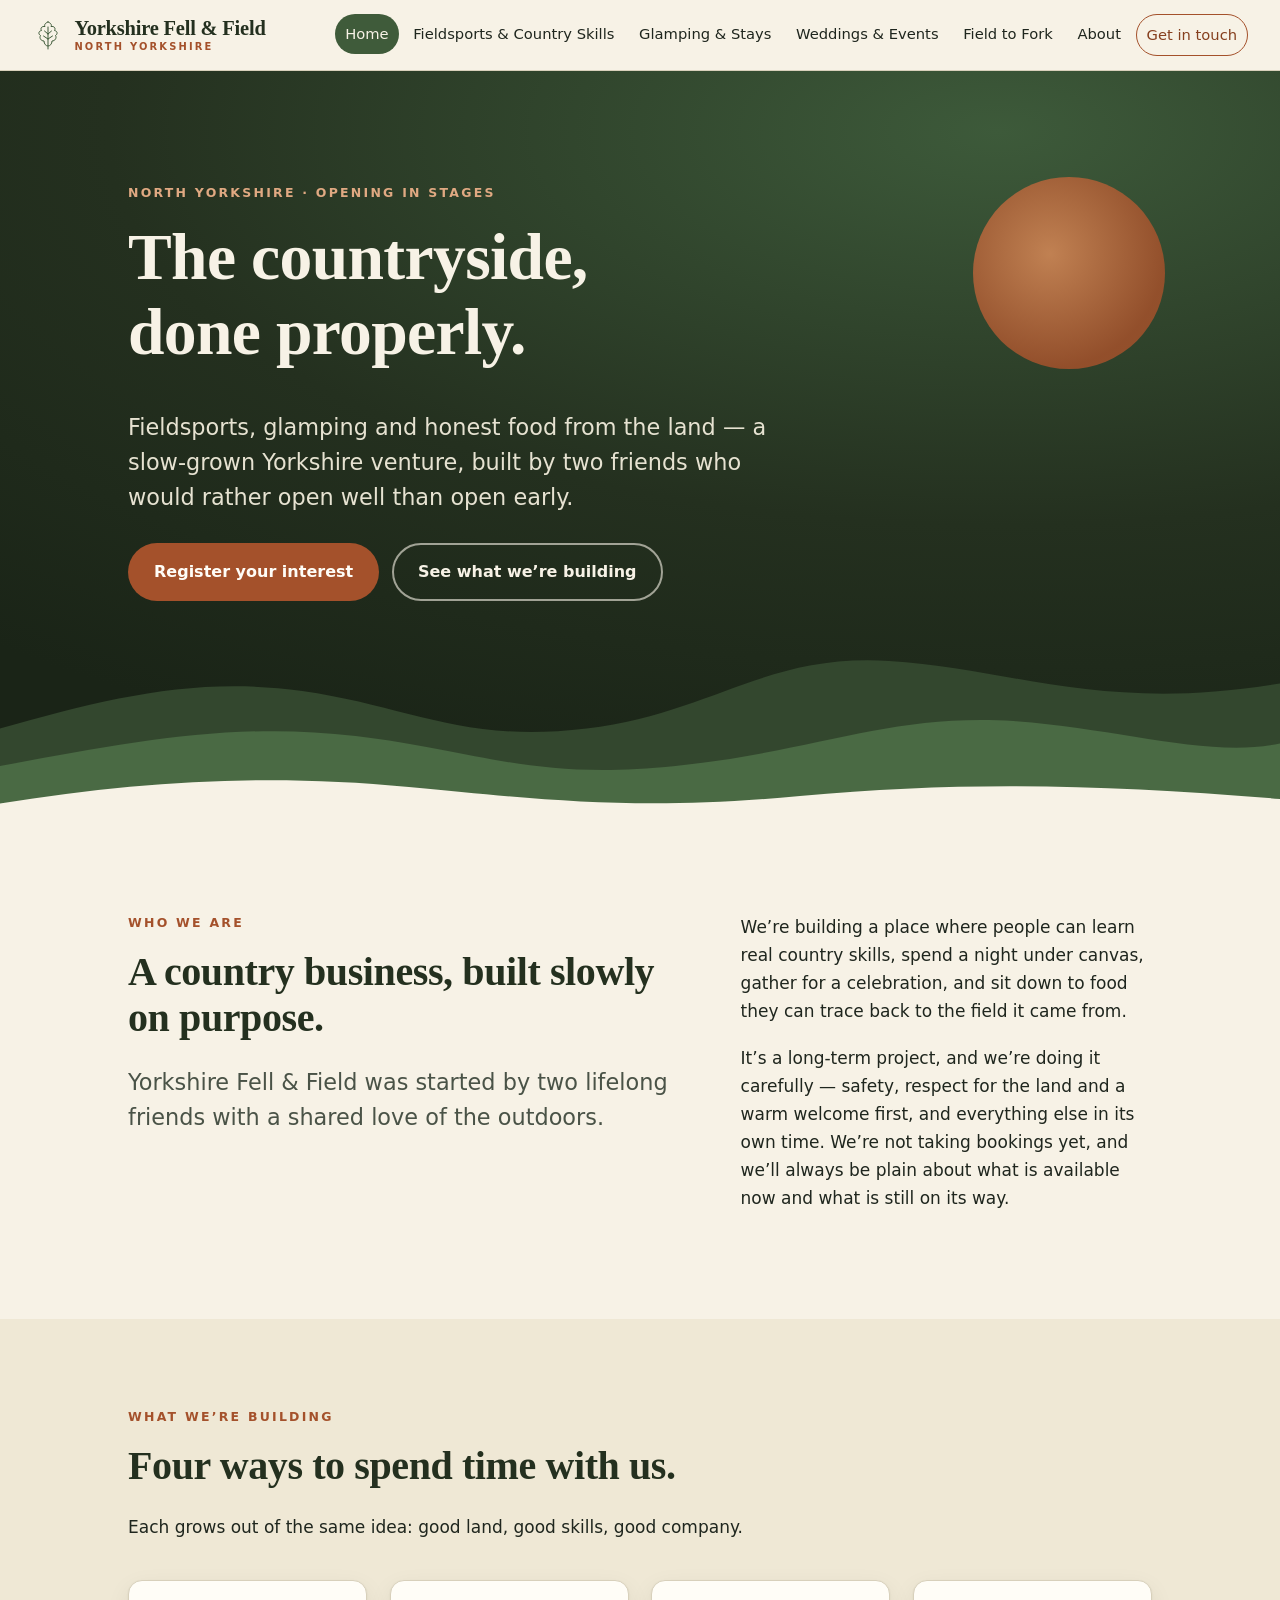
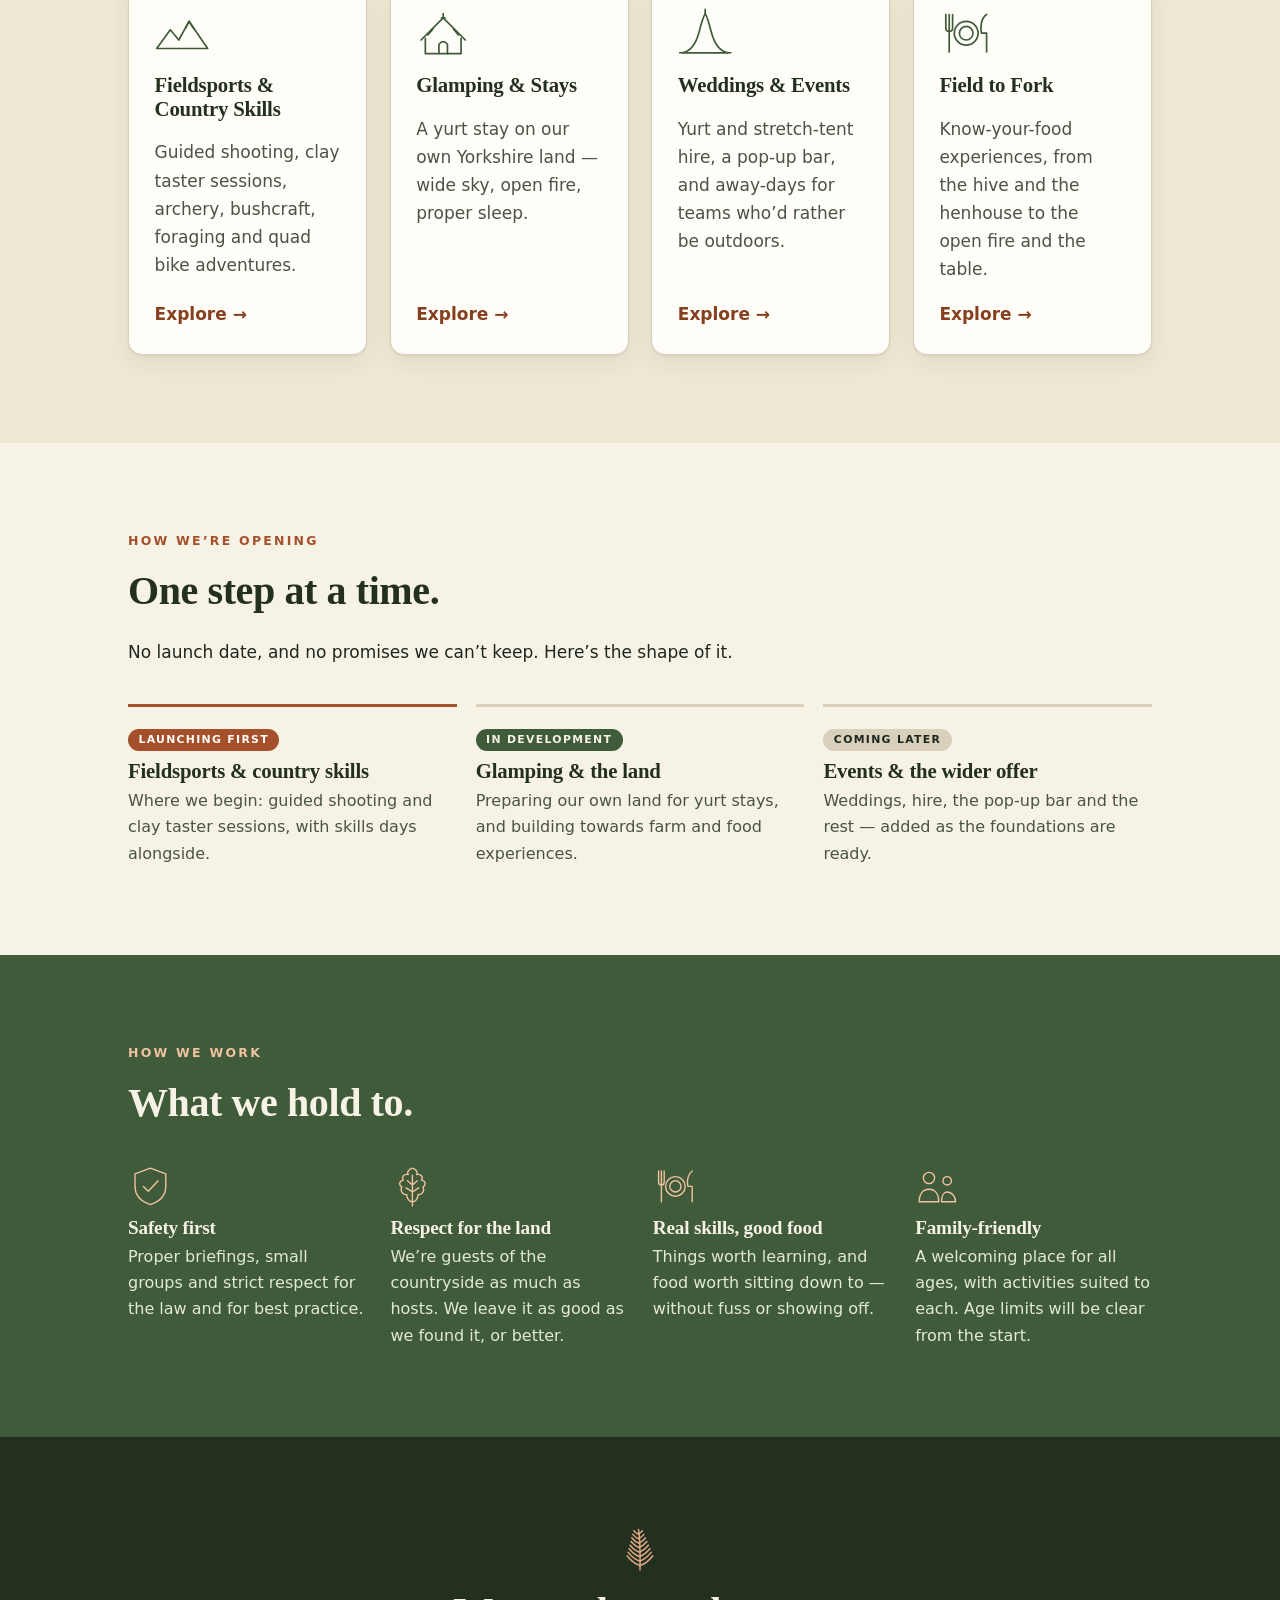
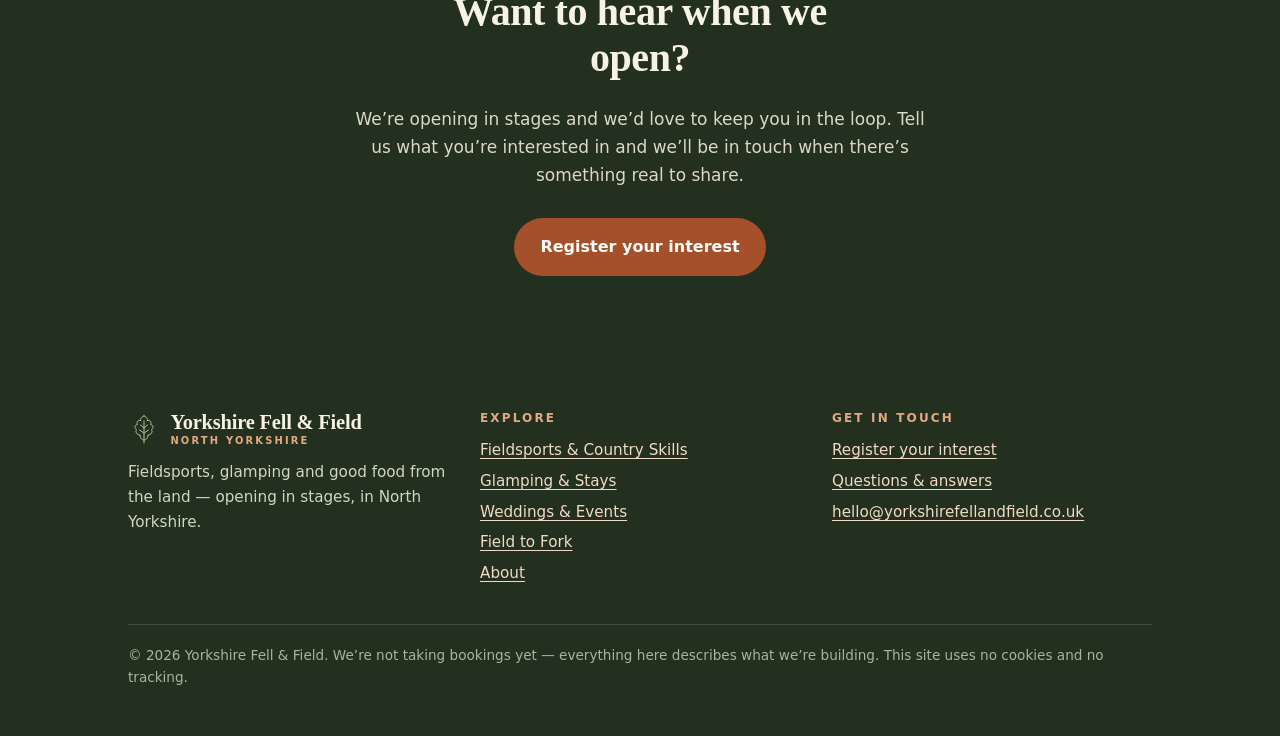
==== index.html @ 9d0ad2aa "Initial site: Yorkshire Fell & Field Co-Authored-By: Claude Sonnet 5 <noreply@anthropic.com>" ====
<!DOCTYPE html>
<html lang="en-GB" class="no-js">
<head>
<meta charset="utf-8">
<meta name="viewport" content="width=device-width, initial-scale=1">
<title>Yorkshire Fell & Field</title>
<meta name="description" content="Yorkshire Fell & Field — fieldsports, glamping, weddings & events and field-to-fork food experiences in North Yorkshire. Opening in stages.">
<meta name="theme-color" content="#24301f">
<meta property="og:type" content="website">
<meta property="og:title" content="Yorkshire Fell & Field">
<meta property="og:description" content="Yorkshire Fell & Field — fieldsports, glamping, weddings & events and field-to-fork food experiences in North Yorkshire. Opening in stages.">
<meta property="og:locale" content="en_GB">
<link rel="icon" type="image/svg+xml" href="favicon.svg">
<link rel="stylesheet" href="css/style.css">
<script>document.documentElement.className="js";</script>
</head>
<body>
<svg width="0" height="0" style="position:absolute" aria-hidden="true" focusable="false"><defs><symbol id="i-leaf" viewBox="0 0 64 64"><path d="M32 6 C38 8 40 12 38 15 C44 14 48 18 45 23 C51 24 52 30 47 33 C50 38 46 44 40 44 C40 50 36 54 32 54 C28 54 24 50 24 44 C18 44 14 38 17 33 C12 30 13 24 19 23 C16 18 20 14 26 15 C24 12 26 8 32 6 Z"/><path d="M32 60 V16 M32 30 L25 24 M32 30 L39 24 M32 40 L23 34 M32 40 L41 34"/></symbol><symbol id="i-fern" viewBox="0 0 64 64"><path d="M32 60 C32 44 33 24 30 6"/><path d="M32.0 54 Q23.5 51.5 15.0 41.2"/><path d="M32.0 54 Q40.5 51.5 49.0 41.2"/><path d="M31.6 48 Q23.9 45.7 16.2 36.5"/><path d="M31.6 48 Q39.3 45.7 47.0 36.5"/><path d="M31.3 42 Q24.4 39.9 17.5 31.6"/><path d="M31.3 42 Q38.2 39.9 45.1 31.6"/><path d="M30.9 36 Q24.8 34.2 18.7 26.9"/><path d="M30.9 36 Q37.0 34.2 43.1 26.9"/><path d="M30.6 30 Q25.3 28.4 20.0 22.1"/><path d="M30.6 30 Q35.9 28.4 41.2 22.1"/><path d="M30.2 24 Q25.7 22.6 21.2 17.2"/><path d="M30.2 24 Q34.7 22.6 39.2 17.2"/><path d="M29.8 18 Q26.1 16.9 22.4 12.5"/><path d="M29.8 18 Q33.5 16.9 37.2 12.5"/><path d="M29.5 12 Q26.6 11.1 23.7 7.7"/><path d="M29.5 12 Q32.4 11.1 35.3 7.7"/></symbol><symbol id="i-yurt" viewBox="0 0 64 64"><path d="M6 40 L32 14 L58 40"/><path d="M11 38 V56 H53 V38"/><path d="M27 56 V45 Q32 39 37 45 V56"/><path d="M30 14 H34 M32 14 V9"/><path d="M20 27 L14 34 M44 27 L50 34"/></symbol><symbol id="i-tent" viewBox="0 0 64 64"><path d="M5 55 Q19 53 25 30 Q29 14 32 9 Q35 14 39 30 Q45 53 59 55 Z"/><path d="M32 9 V4 M2 55 H62"/></symbol><symbol id="i-hare" viewBox="0 0 64 64"><path d="M9 52 C8 42 16 36 26 37 C29 31 32 24 32 10 C36 9 38 18 37 30 C40 25 43 16 46 12 C49 15 46 26 42 34 C50 36 55 42 54 49 C53 53 50 55 46 55 L13 55 C10 55 9 54 9 52 Z"/><circle cx="41" cy="42" r="1.4"/><path d="M8 48 q-3 -1 -4 1"/></symbol><symbol id="i-hex" viewBox="0 0 64 64"><path d="M31.5 18.5 L31.5 29.5 L22.0 35.0 L12.5 29.5 L12.5 18.5 L22.0 13.0 Z"/><path d="M51.5 18.5 L51.5 29.5 L42.0 35.0 L32.5 29.5 L32.5 18.5 L42.0 13.0 Z"/><path d="M41.5 36.5 L41.5 47.5 L32.0 53.0 L22.5 47.5 L22.5 36.5 L32.0 31.0 Z"/></symbol><symbol id="i-egg" viewBox="0 0 64 64"><path d="M32 7 C22 7 14 23 14 38 C14 50 22 58 32 58 C42 58 50 50 50 38 C50 23 42 7 32 7 Z"/><path d="M16 38 L24 31 L30 40 L37 30 L44 39 L49 35"/></symbol><symbol id="i-flame" viewBox="0 0 64 64"><path d="M32 6 C36 16 46 22 46 36 C46 47 40 54 32 54 C24 54 18 47 18 38 C18 31 22 27 25 22 C26 27 28 29 30 30 C29 21 30 12 32 6 Z"/><path d="M10 58 L54 50 M10 50 L54 58"/></symbol><symbol id="i-target" viewBox="0 0 64 64"><circle cx="28" cy="36" r="21"/><circle cx="28" cy="36" r="13"/><circle cx="28" cy="36" r="5"/><path d="M28 36 L58 6 M58 6 H48 M58 6 V16"/></symbol><symbol id="i-clay" viewBox="0 0 64 64"><ellipse cx="34" cy="32" rx="21" ry="8" transform="rotate(-18 34 32)"/><path d="M4 22 H14 M2 32 H12 M6 42 H16"/><ellipse cx="34" cy="32" rx="8" ry="3" transform="rotate(-18 34 32)"/></symbol><symbol id="i-wheel" viewBox="0 0 64 64"><circle cx="32" cy="32" r="22"/><circle cx="32" cy="32" r="6"/><path d="M32 10 V26 M32 38 V54 M10 32 H26 M38 32 H54 M16 16 L27 27 M37 37 L48 48 M48 16 L37 27 M27 37 L16 48"/></symbol><symbol id="i-camera" viewBox="0 0 64 64"><path d="M8 20 H20 L24 14 H40 L44 20 H56 V50 H8 Z"/><circle cx="32" cy="35" r="10"/><circle cx="32" cy="35" r="4"/></symbol><symbol id="i-mushroom" viewBox="0 0 64 64"><path d="M10 32 C10 17 21 8 32 8 C43 8 54 17 54 32 Z"/><path d="M25 32 V50 Q32 57 39 50 V32"/><circle cx="24" cy="21" r="2"/><circle cx="38" cy="18" r="2"/><circle cx="44" cy="26" r="1.6"/></symbol><symbol id="i-wreath" viewBox="0 0 64 64"><circle cx="32" cy="32" r="17"/><ellipse cx="32" cy="9" rx="3.2" ry="6.5" transform="rotate(0 32 32)"/><ellipse cx="32" cy="9" rx="3.2" ry="6.5" transform="rotate(36 32 32)"/><ellipse cx="32" cy="9" rx="3.2" ry="6.5" transform="rotate(72 32 32)"/><ellipse cx="32" cy="9" rx="3.2" ry="6.5" transform="rotate(108 32 32)"/><ellipse cx="32" cy="9" rx="3.2" ry="6.5" transform="rotate(144 32 32)"/><ellipse cx="32" cy="9" rx="3.2" ry="6.5" transform="rotate(180 32 32)"/><ellipse cx="32" cy="9" rx="3.2" ry="6.5" transform="rotate(216 32 32)"/><ellipse cx="32" cy="9" rx="3.2" ry="6.5" transform="rotate(252 32 32)"/><ellipse cx="32" cy="9" rx="3.2" ry="6.5" transform="rotate(288 32 32)"/><ellipse cx="32" cy="9" rx="3.2" ry="6.5" transform="rotate(324 32 32)"/></symbol><symbol id="i-glass" viewBox="0 0 64 64"><path d="M16 10 H48 L42 56 H22 Z"/><path d="M18 28 H46"/><path d="M36 10 L44 2"/></symbol><symbol id="i-plate" viewBox="0 0 64 64"><circle cx="32" cy="32" r="14"/><circle cx="32" cy="32" r="8"/><path d="M8 10 V26 Q8 30 12 30 Q16 30 16 26 V10 M12 10 V54 M56 10 C50 14 48 24 50 32 H56 V54"/></symbol><symbol id="i-brief" viewBox="0 0 64 64"><rect x="8" y="20" width="48" height="34" rx="4"/><path d="M24 20 V13 H40 V20 M8 34 H56 M28 34 V40 H36 V34"/></symbol><symbol id="i-knife" viewBox="0 0 64 64"><path d="M12 54 L46 8 C52 10 56 16 54 22 L20 56 Z"/><path d="M12 54 L6 58"/></symbol><symbol id="i-shield" viewBox="0 0 64 64"><path d="M32 6 L54 14 V32 C54 46 44 54 32 58 C20 54 10 46 10 32 V14 Z"/><path d="M22 32 L29 39 L43 24"/></symbol><symbol id="i-sprout" viewBox="0 0 64 64"><path d="M32 58 V30"/><path d="M32 34 C32 22 22 16 10 16 C10 28 18 34 32 34 Z"/><path d="M32 28 C32 16 42 10 54 10 C54 22 46 28 32 28 Z"/></symbol><symbol id="i-people" viewBox="0 0 64 64"><circle cx="20" cy="20" r="8"/><circle cx="46" cy="24" r="6"/><path d="M6 54 C6 42 12 36 20 36 C28 36 34 42 34 54 Z"/><path d="M38 54 C38 46 41 40 46 40 C52 40 58 46 58 54 Z"/></symbol><symbol id="i-hills" viewBox="0 0 64 64"><path d="M2 50 L18 28 L28 40 L40 18 L62 50 Z"/><path d="M36 26 L40 18 L46 27"/></symbol><symbol id="i-star" viewBox="0 0 64 64"><path d="M32 6 L38 24 L57 24 L42 36 L48 55 L32 44 L16 55 L22 36 L7 24 L26 24 Z"/></symbol></defs></svg>
<a class="skip" href="#main">Skip to content</a>
<header class="site-header">
  <div class="wrap">
    <a class="brand" href="index.html" aria-label="Yorkshire Fell & Field — home">
      <svg class="ico" viewBox="0 0 64 64" aria-hidden="true" focusable="false"><use href="#i-leaf"/></svg>
      <span class="brand-name">Yorkshire Fell &amp; Field<small>North Yorkshire</small></span>
    </a>
    <button class="menu-btn" type="button" aria-expanded="false" aria-controls="site-nav">Menu</button>
    <nav class="nav" id="site-nav" aria-label="Main">
      <ul><li><a href="index.html" aria-current="page">Home</a></li><li><a href="fieldsports.html">Fieldsports &amp; Country Skills</a></li><li><a href="glamping.html">Glamping &amp; Stays</a></li><li><a href="events.html">Weddings &amp; Events</a></li><li><a href="field-to-fork.html">Field to Fork</a></li><li><a href="about.html">About</a></li><li><a class="nav-cta" href="contact.html">Get in touch</a></li></ul>
    </nav>
  </div>
</header>
<main id="main">

<section class="hero">
  <div class="sun" aria-hidden="true"></div>
  <div class="wrap">
    <p class="eyebrow">North Yorkshire &middot; Opening in stages</p>
    <h1>The countryside, done properly.</h1>
    <p class="lede">Fieldsports, glamping and honest food from the land &mdash; a slow-grown Yorkshire venture, built by two friends who would rather open well than open early.</p>
    <div class="btn-row">
      <a class="btn btn-primary" href="contact.html#enquire">Register your interest</a>
      <a class="btn btn-ghost" href="#offering">See what we&rsquo;re building</a>
    </div>
  </div>
  <svg class="hills" viewBox="0 0 1440 320" preserveAspectRatio="none" aria-hidden="true" focusable="false">
<path d="M0 190 C120 150 220 120 340 140 C460 160 520 210 660 190 C800 170 860 90 1000 100 C1140 110 1240 170 1440 130 V320 H0 Z" fill="#33472e"/>
<path d="M0 240 C140 210 260 180 400 200 C540 220 600 260 760 240 C920 220 1000 170 1140 180 C1260 190 1360 230 1440 210 V320 H0 Z" fill="#4a6a44"/>
<path d="M0 290 C160 260 300 250 460 268 C620 286 720 300 900 280 C1080 260 1240 264 1440 284 V320 H0 Z" fill="#f7f2e6"/>
</svg>
</section>

<section class="section">
  <div class="wrap split">
    <div>
      <p class="eyebrow">Who we are</p>
      <h2>A country business, built slowly on purpose.</h2>
      <p class="lede">Yorkshire Fell &amp; Field was started by two lifelong friends with a shared love of the outdoors.</p>
    </div>
    <div class="prose">
      <p>We&rsquo;re building a place where people can learn real country skills, spend a night under canvas, gather for a celebration, and sit down to food they can trace back to the field it came from.</p>
      <p>It&rsquo;s a long-term project, and we&rsquo;re doing it carefully &mdash; safety, respect for the land and a warm welcome first, and everything else in its own time. We&rsquo;re not taking bookings yet, and we&rsquo;ll always be plain about what is available now and what is still on its way.</p>
    </div>
  </div>
</section>

<section class="section alt" id="offering">
  <div class="wrap">
    <div class="section-head">
      <p class="eyebrow">What we&rsquo;re building</p>
      <h2>Four ways to spend time with us.</h2>
      <p>Each grows out of the same idea: good land, good skills, good company.</p>
    </div>
    <div class="grid grid-4">
      <a class="card" href="fieldsports.html">
        <svg class="ico ico-lg" viewBox="0 0 64 64" aria-hidden="true" focusable="false"><use href="#i-hills"/></svg>
        <h3>Fieldsports &amp; Country Skills</h3>
        <p>Guided shooting, clay taster sessions, archery, bushcraft, foraging and quad bike adventures.</p>
        <span class="more">Explore &rarr;</span>
      </a>
      <a class="card" href="glamping.html">
        <svg class="ico ico-lg" viewBox="0 0 64 64" aria-hidden="true" focusable="false"><use href="#i-yurt"/></svg>
        <h3>Glamping &amp; Stays</h3>
        <p>A yurt stay on our own Yorkshire land &mdash; wide sky, open fire, proper sleep.</p>
        <span class="more">Explore &rarr;</span>
      </a>
      <a class="card" href="events.html">
        <svg class="ico ico-lg" viewBox="0 0 64 64" aria-hidden="true" focusable="false"><use href="#i-tent"/></svg>
        <h3>Weddings &amp; Events</h3>
        <p>Yurt and stretch-tent hire, a pop-up bar, and away-days for teams who&rsquo;d rather be outdoors.</p>
        <span class="more">Explore &rarr;</span>
      </a>
      <a class="card" href="field-to-fork.html">
        <svg class="ico ico-lg" viewBox="0 0 64 64" aria-hidden="true" focusable="false"><use href="#i-plate"/></svg>
        <h3>Field to Fork</h3>
        <p>Know-your-food experiences, from the hive and the henhouse to the open fire and the table.</p>
        <span class="more">Explore &rarr;</span>
      </a>
    </div>
  </div>
</section>

<section class="section">
  <div class="wrap">
    <div class="section-head">
      <p class="eyebrow">How we&rsquo;re opening</p>
      <h2>One step at a time.</h2>
      <p>No launch date, and no promises we can&rsquo;t keep. Here&rsquo;s the shape of it.</p>
    </div>
    <div class="phases">
      <div class="phase now">
        <span class="tag first">Launching first</span>
        <h3>Fieldsports &amp; country skills</h3>
        <p>Where we begin: guided shooting and clay taster sessions, with skills days alongside.</p>
      </div>
      <div class="phase">
        <span class="tag dev">In development</span>
        <h3>Glamping &amp; the land</h3>
        <p>Preparing our own land for yurt stays, and building towards farm and food experiences.</p>
      </div>
      <div class="phase">
        <span class="tag later">Coming later</span>
        <h3>Events &amp; the wider offer</h3>
        <p>Weddings, hire, the pop-up bar and the rest &mdash; added as the foundations are ready.</p>
      </div>
    </div>
  </div>
</section>

<section class="section dark">
  <div class="wrap">
    <div class="section-head">
      <p class="eyebrow">How we work</p>
      <h2>What we hold to.</h2>
    </div>
    <ul class="values">
      <li><svg class="ico" viewBox="0 0 64 64" aria-hidden="true" focusable="false"><use href="#i-shield"/></svg><h3>Safety first</h3><p>Proper briefings, small groups and strict respect for the law and for best practice.</p></li>
      <li><svg class="ico" viewBox="0 0 64 64" aria-hidden="true" focusable="false"><use href="#i-leaf"/></svg><h3>Respect for the land</h3><p>We&rsquo;re guests of the countryside as much as hosts. We leave it as good as we found it, or better.</p></li>
      <li><svg class="ico" viewBox="0 0 64 64" aria-hidden="true" focusable="false"><use href="#i-plate"/></svg><h3>Real skills, good food</h3><p>Things worth learning, and food worth sitting down to &mdash; without fuss or showing off.</p></li>
      <li><svg class="ico" viewBox="0 0 64 64" aria-hidden="true" focusable="false"><use href="#i-people"/></svg><h3>Family-friendly</h3><p>A welcoming place for all ages, with activities suited to each. Age limits will be clear from the start.</p></li>
    </ul>
  </div>
</section>

<section class="section cta-band">
  <div class="wrap">
    <svg class="ico" viewBox="0 0 64 64" aria-hidden="true" focusable="false"><use href="#i-fern"/></svg>
    <h2>Want to hear when we open?</h2>
    <p>We&rsquo;re opening in stages and we&rsquo;d love to keep you in the loop. Tell us what you&rsquo;re interested in and we&rsquo;ll be in touch when there&rsquo;s something real to share.</p>
    <div class="btn-row"><a class="btn btn-primary" href="contact.html#enquire">Register your interest</a></div>
  </div>
</section>

</main>
<footer class="site-footer">
  <div class="wrap">
    <div class="footer-grid">
      <div>
        <a class="brand" href="index.html"><svg class="ico" viewBox="0 0 64 64" aria-hidden="true" focusable="false"><use href="#i-leaf"/></svg><span class="brand-name">Yorkshire Fell &amp; Field<small>North Yorkshire</small></span></a>
        <p>Fieldsports, glamping and good food from the land &mdash; opening in stages, in North Yorkshire.</p>
      </div>
      <div>
        <h2>Explore</h2>
        <ul><li><a href="fieldsports.html">Fieldsports &amp; Country Skills</a></li><li><a href="glamping.html">Glamping &amp; Stays</a></li><li><a href="events.html">Weddings &amp; Events</a></li><li><a href="field-to-fork.html">Field to Fork</a></li><li><a href="about.html">About</a></li></ul>
      </div>
      <div>
        <h2>Get in touch</h2>
        <ul>
          <li><a href="contact.html#enquire">Register your interest</a></li>
          <li><a href="contact.html#faq">Questions &amp; answers</a></li>
          <!-- TODO: real contact details -->
          <li><a href="mailto:hello@yorkshirefellandfield.co.uk">hello@yorkshirefellandfield.co.uk</a></li>
        </ul>
      </div>
    </div>
    <p class="footer-base">&copy; 2026 Yorkshire Fell &amp; Field. We&rsquo;re not taking bookings yet &mdash; everything here describes what we&rsquo;re building. This site uses no cookies and no tracking.</p>
  </div>
</footer>
<script src="js/main.js" defer></script>
</body>
</html>
---- css/style.css ----
/* Yorkshire Fell & Field — static site styles. No external fonts or assets. */

:root {
  --bracken: #24301f;
  --moss: #3f5b3a;
  --moss-soft: #5d7b55;
  --sage: #dfe6d3;
  --cream: #f7f2e6;
  --cream-deep: #efe8d5;
  --stone: #d8d0bb;
  --ink: #1f261e;
  --ink-soft: #4a5347;
  --rust: #a4512b;
  --rust-deep: #86401f;
  --white: #fffdf7;

  --serif: "Iowan Old Style", "Palatino Linotype", Palatino, "Book Antiqua", Georgia, serif;
  --sans: system-ui, -apple-system, "Segoe UI", Roboto, "Helvetica Neue", Arial, sans-serif;

  --wrap: 68rem;
  --gutter: clamp(1.1rem, 4vw, 2rem);
  --radius: 14px;
  --shadow: 0 1px 2px rgba(36, 48, 31, .08), 0 8px 24px rgba(36, 48, 31, .07);
}

*, *::before, *::after { box-sizing: border-box; }

html { scroll-behavior: smooth; -webkit-text-size-adjust: 100%; }
@media (prefers-reduced-motion: reduce) { html { scroll-behavior: auto; } * { transition: none !important; animation: none !important; } }

body {
  margin: 0;
  background: var(--cream);
  color: var(--ink);
  font-family: var(--sans);
  font-size: 1.0625rem;
  line-height: 1.65;
  -webkit-font-smoothing: antialiased;
}

img, svg { max-width: 100%; }
a { color: var(--rust-deep); text-underline-offset: .18em; text-decoration-thickness: 1px; }
a:hover { color: var(--rust); }
:focus-visible { outline: 3px solid var(--rust); outline-offset: 3px; border-radius: 4px; }

.wrap { width: 100%; max-width: var(--wrap); margin-inline: auto; padding-inline: var(--gutter); }
.narrow { max-width: 44rem; }

.skip { position: absolute; left: -999px; top: 0; background: var(--bracken); color: var(--cream); padding: .6rem 1rem; z-index: 100; }
.skip:focus { left: 0; }

/* Type */
h1, h2, h3, h4 { font-family: var(--serif); font-weight: 600; line-height: 1.15; letter-spacing: -.01em; color: var(--bracken); margin: 0 0 .6em; }
h1 { font-size: clamp(2.3rem, 6.2vw, 4.1rem); }
h2 { font-size: clamp(1.7rem, 3.8vw, 2.5rem); }
h3 { font-size: 1.3rem; }
p { margin: 0 0 1.1em; }
.lede { font-size: clamp(1.15rem, 2.2vw, 1.4rem); line-height: 1.55; color: var(--ink-soft); max-width: 40rem; }
.eyebrow { font-family: var(--sans); font-size: .78rem; font-weight: 700; letter-spacing: .18em; text-transform: uppercase; color: var(--rust); margin: 0 0 1rem; }

/* Header */
.site-header { background: var(--cream); border-bottom: 1px solid var(--stone); position: sticky; top: 0; z-index: 50; }
.site-header .wrap { max-width: 82rem; display: flex; align-items: center; justify-content: space-between; gap: 1rem; min-height: 4.4rem; }
.brand { display: inline-flex; align-items: center; gap: .65rem; text-decoration: none; color: var(--bracken); }
.brand .ico { width: 2rem; height: 2rem; color: var(--moss); flex: none; }
.brand-name { font-family: var(--serif); font-size: 1.28rem; font-weight: 700; letter-spacing: -.01em; line-height: 1.05; }
.brand-name small { display: block; font-family: var(--sans); font-size: .62rem; font-weight: 600; letter-spacing: .22em; text-transform: uppercase; color: var(--rust); margin-top: .2rem; }

.nav ul { list-style: none; display: flex; flex-wrap: wrap; gap: .1rem .3rem; margin: 0; padding: 0; }
.nav a { display: block; padding: .5rem .62rem; white-space: nowrap; border-radius: 999px; text-decoration: none; color: var(--ink); font-size: .92rem; font-weight: 500; }
.nav a:hover { background: var(--cream-deep); color: var(--bracken); }
.nav a[aria-current="page"] { background: var(--moss); color: var(--cream); }
.nav .nav-cta { border: 1.5px solid var(--rust); color: var(--rust-deep); }
.nav .nav-cta:hover { background: var(--rust); color: var(--white); }
.nav .nav-cta[aria-current="page"] { background: var(--rust); color: var(--white); }

.menu-btn { display: none; background: none; border: 1.5px solid var(--moss); color: var(--moss); border-radius: 999px; padding: .45rem .95rem; font: inherit; font-size: .9rem; font-weight: 600; cursor: pointer; }

@media (max-width: 72rem) {
  .js .menu-btn { display: inline-block; }
  .js .nav { display: none; position: absolute; left: 0; right: 0; top: 100%; background: var(--cream); border-bottom: 1px solid var(--stone); padding: .5rem var(--gutter) 1rem; box-shadow: var(--shadow); }
  .js .nav.open { display: block; }
  .js .nav ul { flex-direction: column; }
  .nav a { padding: .7rem .9rem; }
  .no-js .site-header .wrap { flex-wrap: wrap; padding-block: .7rem; }
}

/* Buttons */
.btn { display: inline-block; padding: .85rem 1.5rem; border-radius: 999px; font-weight: 600; font-size: 1rem; text-decoration: none; border: 2px solid transparent; cursor: pointer; font-family: var(--sans); transition: background .15s, color .15s, border-color .15s; }
.btn-primary { background: var(--rust); color: var(--white); }
.btn-primary:hover { background: var(--rust-deep); color: var(--white); }
.btn-ghost { border-color: rgba(247, 242, 230, .6); color: var(--cream); }
.btn-ghost:hover { background: rgba(247, 242, 230, .14); color: var(--white); }
.btn-outline { border-color: var(--moss); color: var(--moss); }
.btn-outline:hover { background: var(--moss); color: var(--cream); }
.btn-row { display: flex; flex-wrap: wrap; gap: .8rem; margin-top: 1.8rem; }

/* Hero */
.hero { position: relative; background: radial-gradient(120% 90% at 78% 8%, #3d5a3a 0%, var(--bracken) 58%, #1a2417 100%); color: var(--cream); overflow: hidden; isolation: isolate; }
.hero .wrap { padding-block: clamp(3.5rem, 9vw, 7rem) clamp(9rem, 20vw, 14rem); position: relative; z-index: 2; }
.hero h1 { color: var(--cream); max-width: 15ch; }
.hero .eyebrow { color: #e0a982; }
.hero .lede { color: #e6e2d1; }
.hero .sun { position: absolute; right: 9%; top: 14%; width: clamp(6rem, 16vw, 12rem); aspect-ratio: 1; border-radius: 50%; background: radial-gradient(circle at 40% 40%, #d98a58, var(--rust) 70%); opacity: .85; z-index: 1; }
.hero .hills { position: absolute; left: 0; right: 0; bottom: -1px; width: 100%; height: clamp(8rem, 22vw, 15rem); z-index: 1; display: block; }
.page-hero { background: var(--bracken); color: var(--cream); position: relative; overflow: hidden; isolation: isolate; }
.page-hero .wrap { padding-block: clamp(2.6rem, 6vw, 4.5rem) clamp(4.5rem, 10vw, 7rem); position: relative; z-index: 2; }
.page-hero h1 { color: var(--cream); font-size: clamp(2.1rem, 5vw, 3.4rem); max-width: 20ch; }
.page-hero .eyebrow { color: #e0a982; }
.page-hero .lede { color: #e6e2d1; }
.page-hero .hills { position: absolute; left: 0; right: 0; bottom: -1px; width: 100%; height: clamp(3.5rem, 9vw, 6rem); z-index: 1; display: block; }
.page-hero .motif { position: absolute; right: max(var(--gutter), 6%); top: 50%; transform: translateY(-58%); width: clamp(6rem, 17vw, 13rem); height: auto; color: rgba(223, 230, 211, .16); z-index: 1; stroke-width: 1.2; }
@media (max-width: 40rem) { .page-hero .motif { opacity: .5; } }

/* Sections */
.section { padding-block: clamp(3rem, 7vw, 5.5rem); }
.section.alt { background: var(--cream-deep); }
.section.dark { background: var(--moss); color: var(--cream); }
.section.dark h2, .section.dark h3 { color: var(--cream); }
.section.dark .eyebrow { color: #f0c2a0; }
.section-head { max-width: 42rem; margin-bottom: 2.4rem; }
.section-head p:last-child { margin-bottom: 0; }

.grid { display: grid; gap: 1.4rem; }
.grid-2 { grid-template-columns: repeat(auto-fit, minmax(min(100%, 19rem), 1fr)); }
.grid-3 { grid-template-columns: repeat(auto-fit, minmax(min(100%, 16rem), 1fr)); }
.grid-4 { grid-template-columns: repeat(auto-fit, minmax(min(100%, 13.5rem), 1fr)); }

/* Cards */
.card, .act { background: var(--white); border: 1px solid var(--stone); border-radius: var(--radius); padding: 1.6rem; display: flex; flex-direction: column; gap: .3rem; position: relative; }
.card { text-decoration: none; color: var(--ink); box-shadow: var(--shadow); transition: transform .18s, border-color .18s; }
.card:hover { transform: translateY(-3px); border-color: var(--moss-soft); color: var(--ink); }
.card h3 { margin-top: .5rem; }
.card p { color: var(--ink-soft); margin-bottom: .8rem; }
.card .more { margin-top: auto; font-weight: 600; color: var(--rust-deep); }
.card .ico-lg { width: 3.4rem; height: 3.4rem; color: var(--moss); }

.act h3 { margin: .4rem 0 .35rem; font-size: 1.2rem; }
.act p { color: var(--ink-soft); font-size: 1rem; margin-bottom: .9rem; }
.act .ico { width: 2.6rem; height: 2.6rem; color: var(--moss); }
.act .act-foot { margin-top: auto; display: flex; align-items: center; justify-content: space-between; gap: .8rem; flex-wrap: wrap; }
.act .act-foot a { font-size: .92rem; font-weight: 600; }
.act.feature { background: var(--sage); border-color: #c7d3b7; }

.ico { width: 2.4rem; height: 2.4rem; fill: none; stroke: currentColor; stroke-width: 2; stroke-linecap: round; stroke-linejoin: round; display: block; }

/* Tags */
.tag { display: inline-block; align-self: flex-start; font-size: .68rem; font-weight: 700; letter-spacing: .12em; text-transform: uppercase; padding: .28rem .65rem; border-radius: 999px; line-height: 1.2; }
.tag.first { background: var(--rust); color: var(--white); }
.tag.dev { background: var(--moss); color: var(--cream); }
.tag.later { background: var(--stone); color: var(--ink); }

.legend { display: flex; flex-wrap: wrap; gap: .6rem 1.4rem; align-items: center; font-size: .92rem; color: var(--ink-soft); margin: 0 0 2rem; padding: 0; list-style: none; }
.legend li { display: flex; align-items: center; gap: .5rem; }

/* Notice */
.notice { background: var(--white); border-left: 5px solid var(--rust); padding: 1.1rem 1.4rem; border-radius: 0 var(--radius) var(--radius) 0; margin: 0 0 2.2rem; box-shadow: var(--shadow); }
.notice p { margin: 0; }

/* Steps */
.steps { counter-reset: step; list-style: none; padding: 0; margin: 0; display: grid; gap: 1.4rem; grid-template-columns: repeat(auto-fit, minmax(min(100%, 13rem), 1fr)); }
.steps li { counter-increment: step; position: relative; padding-top: 3.4rem; }
.steps li::before { content: counter(step); position: absolute; top: 0; left: 0; width: 2.5rem; height: 2.5rem; border-radius: 50%; display: grid; place-items: center; background: var(--rust); color: var(--white); font-family: var(--serif); font-weight: 700; font-size: 1.15rem; }
.steps h3 { font-size: 1.15rem; margin-bottom: .3rem; }
.steps p { color: var(--ink-soft); margin: 0; font-size: 1rem; }
.section.dark .steps p { color: #dfe6d3; }

/* Phase strip */
.phases { display: grid; gap: 1.2rem; grid-template-columns: repeat(auto-fit, minmax(min(100%, 16rem), 1fr)); }
.phase { border-top: 3px solid var(--stone); padding-top: 1rem; }
.phase.now { border-color: var(--rust); }
.phase h3 { margin: .5rem 0 .3rem; }
.phase p { color: var(--ink-soft); font-size: 1rem; margin: 0; }

/* Values */
.values { display: grid; gap: 1.6rem; grid-template-columns: repeat(auto-fit, minmax(min(100%, 14rem), 1fr)); list-style: none; padding: 0; margin: 0; }
.values .ico { color: #f0c2a0; margin-bottom: .5rem; width: 2.8rem; height: 2.8rem; }
.values h3 { font-size: 1.2rem; margin-bottom: .3rem; }
.values p { margin: 0; color: #e3e9d6; font-size: 1rem; }

/* Split layout */
.split { display: grid; gap: 2rem 3.5rem; grid-template-columns: 1fr; align-items: start; }
@media (min-width: 52rem) { .split { grid-template-columns: 1.15fr .85fr; } }
.aside { background: var(--sage); border-radius: var(--radius); padding: 1.6rem; }
.aside h3 { font-size: 1.15rem; }
.aside ul { padding-left: 1.1rem; margin: 0; }
.aside li { margin-bottom: .45rem; }

/* CTA band */
.cta-band { background: var(--bracken); color: var(--cream); text-align: center; }
.cta-band h2 { color: var(--cream); margin-inline: auto; max-width: 22ch; }
.cta-band p { color: #dcd8c7; max-width: 36rem; margin-inline: auto; }
.cta-band .btn-row { justify-content: center; }
.cta-band .ico { margin: 0 auto 1rem; color: #e0a982; width: 3rem; height: 3rem; }

/* FAQ */
.faq details { background: var(--white); border: 1px solid var(--stone); border-radius: var(--radius); padding: 0 1.3rem; margin-bottom: .8rem; }
.faq summary { cursor: pointer; padding: 1.05rem 0; font-family: var(--serif); font-size: 1.15rem; font-weight: 600; color: var(--bracken); list-style: none; display: flex; justify-content: space-between; gap: 1rem; }
.faq summary::-webkit-details-marker { display: none; }
.faq summary::after { content: "+"; font-family: var(--sans); font-size: 1.5rem; line-height: 1; color: var(--rust); flex: none; }
.faq details[open] summary::after { content: "–"; }
.faq details p { color: var(--ink-soft); }

/* Form */
form.enquiry { background: var(--white); border: 1px solid var(--stone); border-radius: var(--radius); padding: clamp(1.3rem, 3vw, 2rem); box-shadow: var(--shadow); }
.field { margin-bottom: 1.2rem; }
.field label { display: block; font-weight: 600; margin-bottom: .35rem; font-size: .95rem; }
.field input, .field select, .field textarea { width: 100%; font: inherit; padding: .75rem .9rem; border: 1.5px solid var(--stone); border-radius: 10px; background: var(--cream); color: var(--ink); }
.field textarea { min-height: 9rem; resize: vertical; }
.field input:focus, .field select:focus, .field textarea:focus { outline: 3px solid rgba(164, 81, 43, .35); border-color: var(--rust); }
.form-note { font-size: .9rem; color: var(--ink-soft); margin: 1rem 0 0; }
.email-line { font-family: var(--serif); font-size: 1.3rem; word-break: break-word; }

/* Footer */
.site-footer { background: var(--bracken); color: #cfd6c3; padding-block: 3rem 2rem; font-size: .95rem; }
.site-footer a { color: #f0d9c6; }
.site-footer a:hover { color: var(--white); }
.footer-grid { display: grid; gap: 2rem; grid-template-columns: repeat(auto-fit, minmax(min(100%, 14rem), 1fr)); margin-bottom: 2rem; }
.site-footer h2 { font-family: var(--sans); font-size: .75rem; letter-spacing: .18em; text-transform: uppercase; color: #e0a982; margin-bottom: .8rem; }
.site-footer ul { list-style: none; margin: 0; padding: 0; }
.site-footer li { margin-bottom: .35rem; }
.site-footer .brand { color: var(--cream); margin-bottom: .8rem; }
.site-footer .brand .ico { color: #a9c39c; }
.site-footer .brand-name small { color: #e0a982; }
.footer-base { border-top: 1px solid rgba(247, 242, 230, .16); padding-top: 1.2rem; font-size: .85rem; color: #a9b39d; }

/* Lists in prose */
.prose ul { padding-left: 1.2rem; }
.prose li { margin-bottom: .4rem; }
.pull { font-family: var(--serif); font-size: clamp(1.4rem, 3vw, 1.9rem); line-height: 1.3; color: var(--bracken); border-left: 4px solid var(--rust); padding-left: 1.2rem; margin: 2rem 0; max-width: 34rem; }
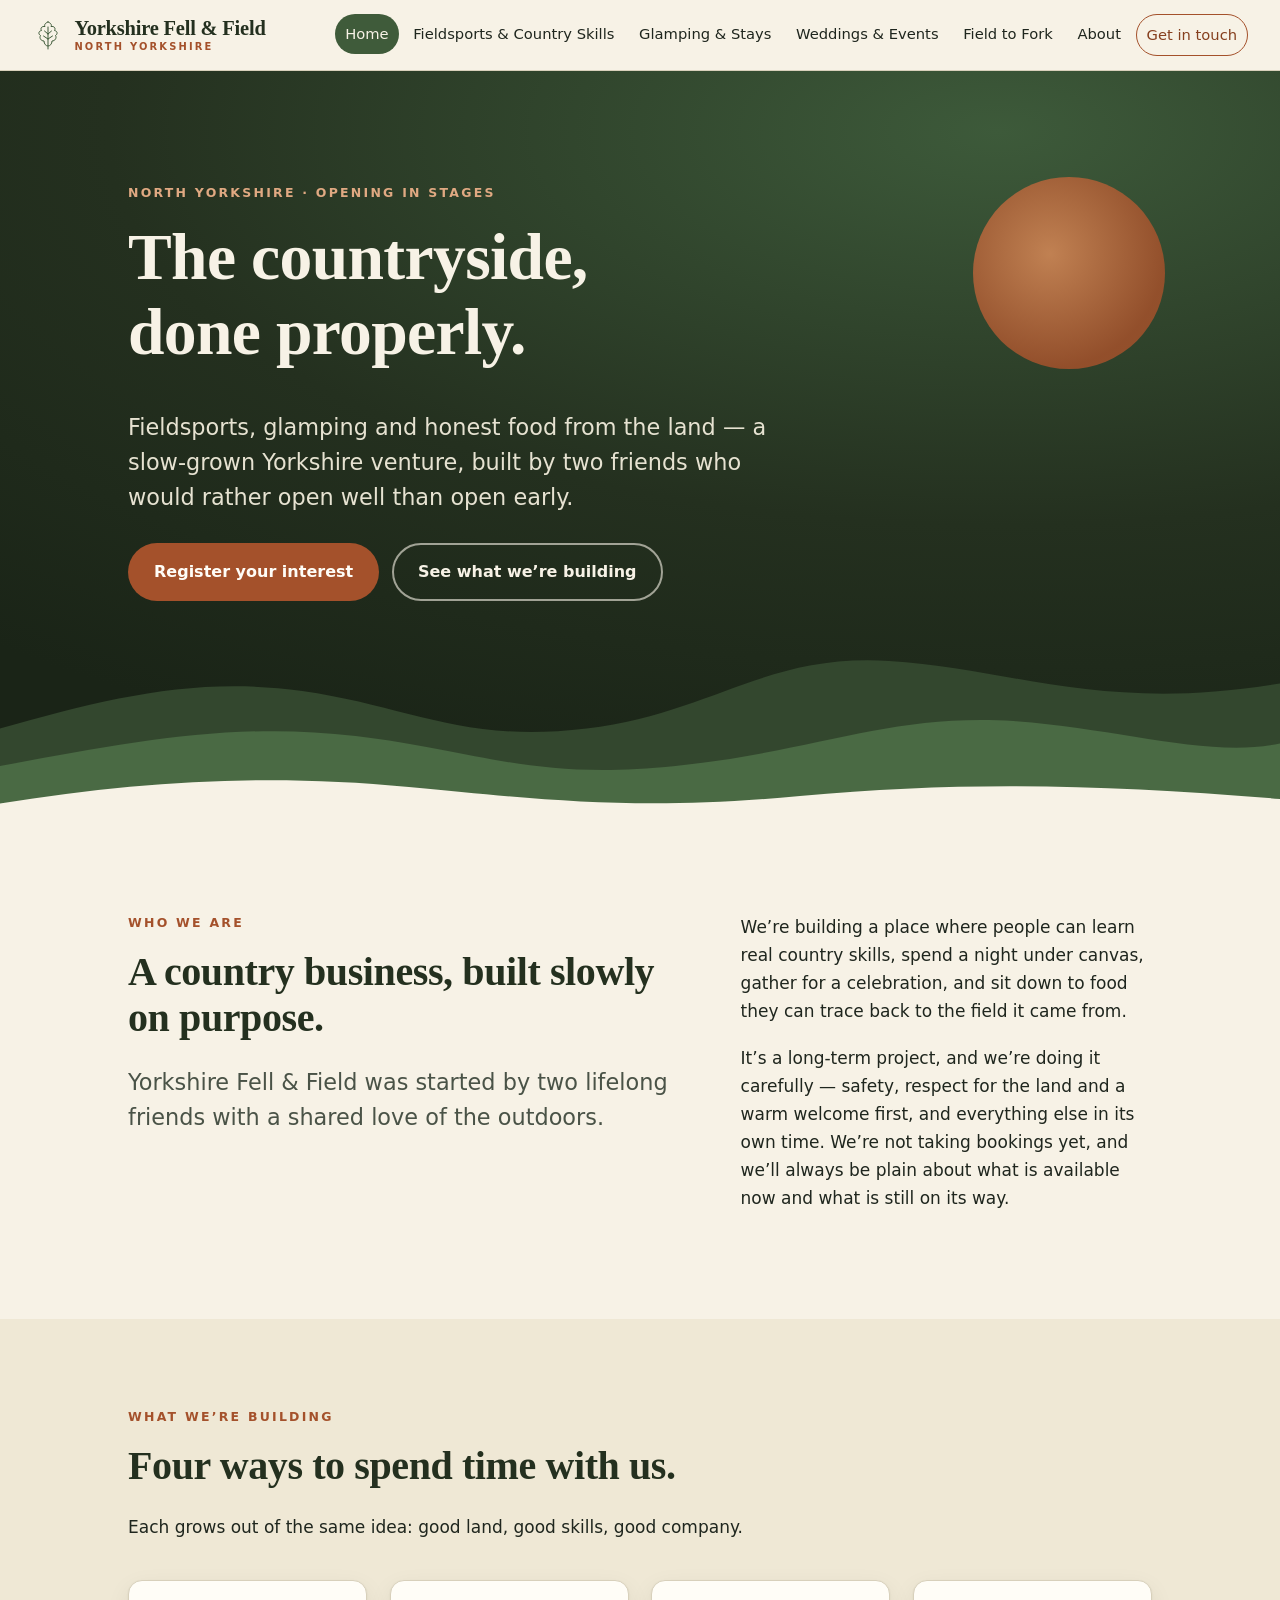
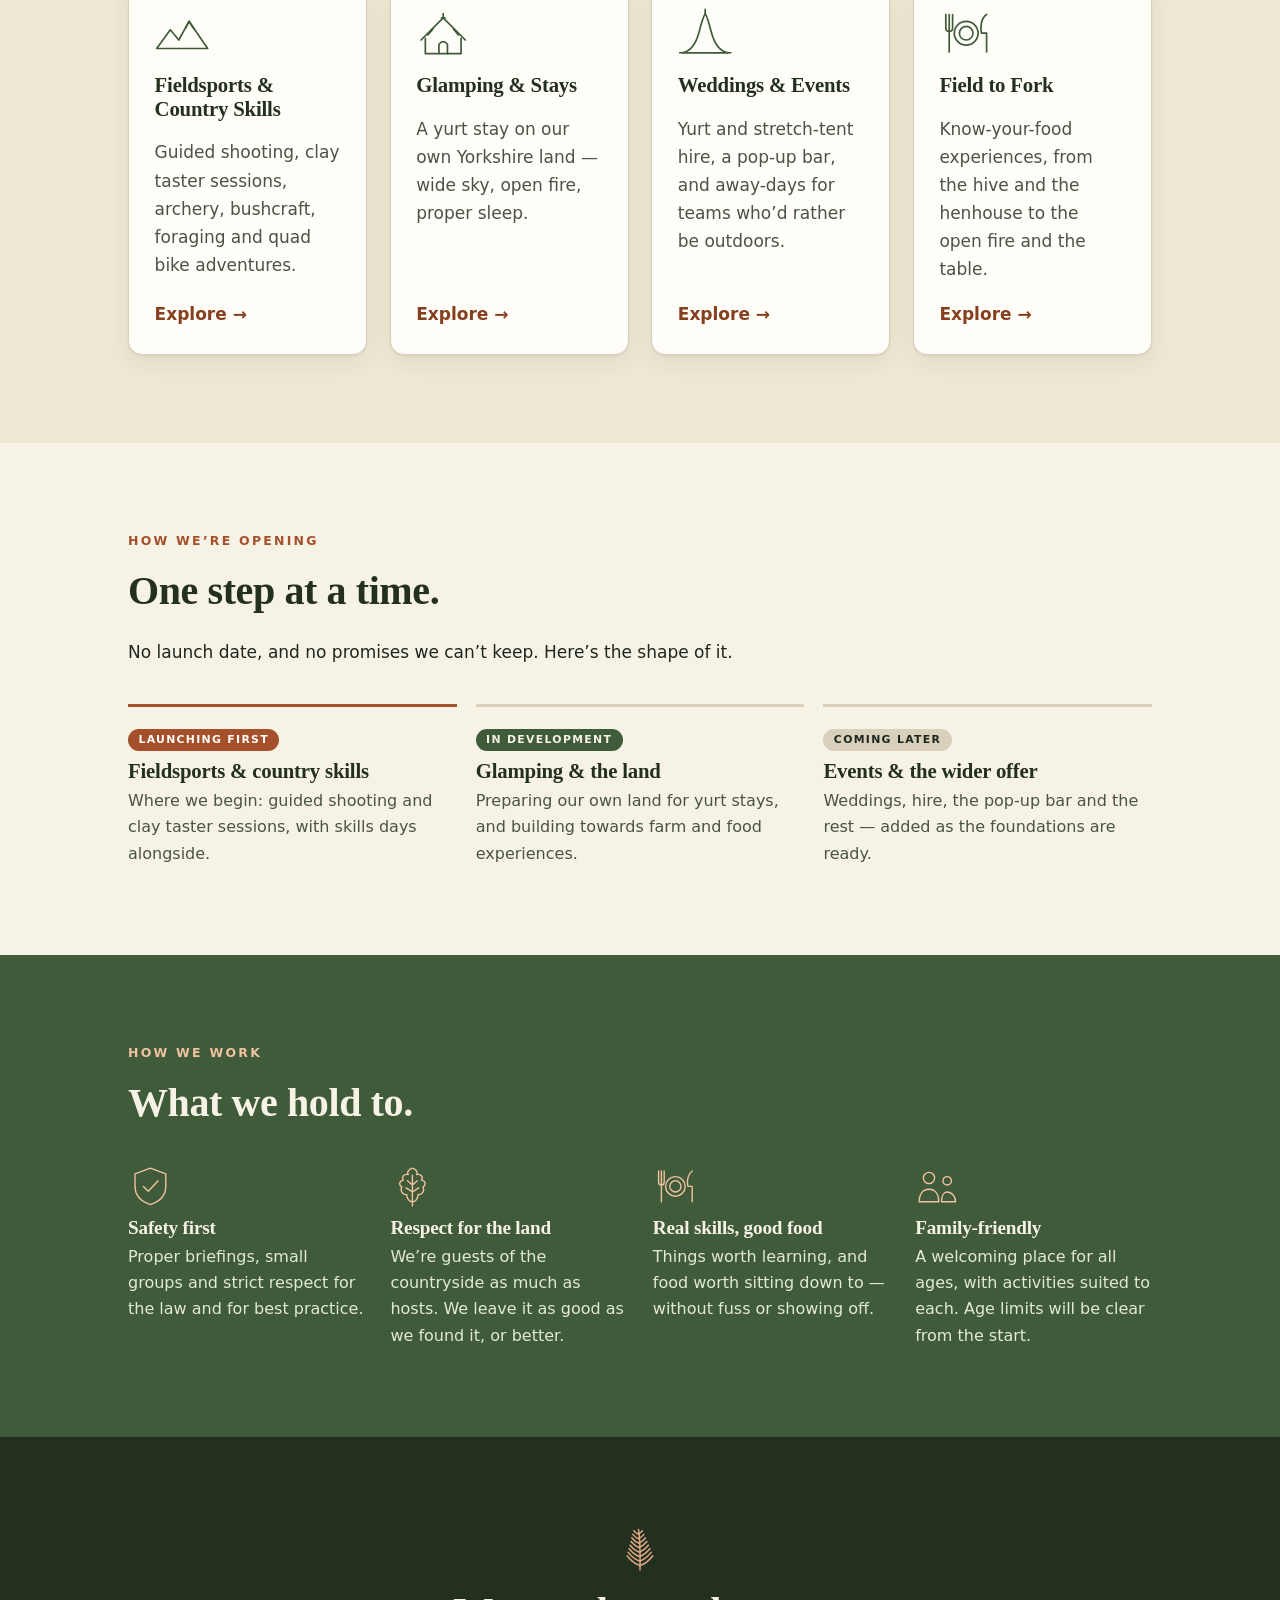
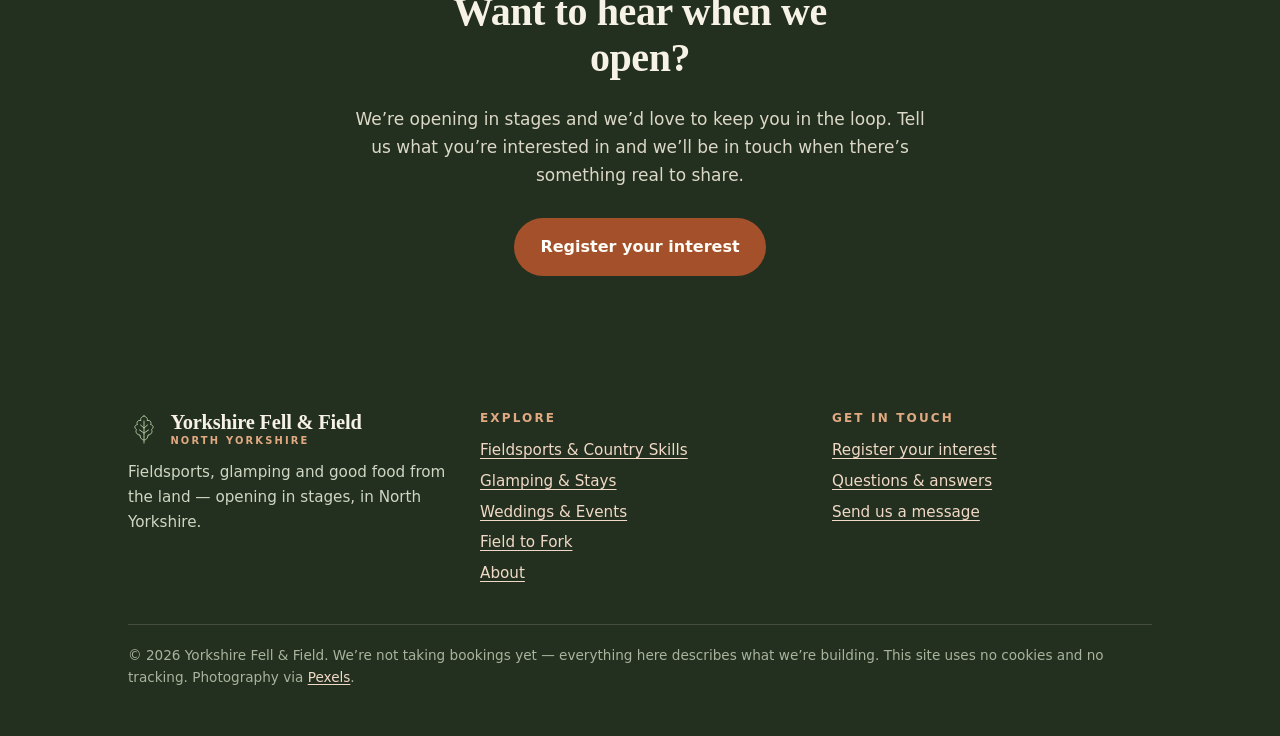
==== commit 0ab97518: "Contact form via form service (no public email address); photo captions; footer credit Co-Authored-B" ====
--- a/index.html
+++ b/index.html
@@ -167,12 +167,11 @@
         <ul>
           <li><a href="contact.html#enquire">Register your interest</a></li>
           <li><a href="contact.html#faq">Questions &amp; answers</a></li>
-          <!-- TODO: real contact details -->
-          <li><a href="mailto:hello@yorkshirefellandfield.co.uk">hello@yorkshirefellandfield.co.uk</a></li>
+          <li><a href="contact.html#enquire">Send us a message</a></li>
         </ul>
       </div>
     </div>
-    <p class="footer-base">&copy; 2026 Yorkshire Fell &amp; Field. We&rsquo;re not taking bookings yet &mdash; everything here describes what we&rsquo;re building. This site uses no cookies and no tracking.</p>
+    <p class="footer-base">&copy; 2026 Yorkshire Fell &amp; Field. We&rsquo;re not taking bookings yet &mdash; everything here describes what we&rsquo;re building. This site uses no cookies and no tracking. Photography via <a href="https://www.pexels.com">Pexels</a>.</p>
   </div>
 </footer>
 <script src="js/main.js" defer></script>
--- a/css/style.css
+++ b/css/style.css
@@ -228,3 +228,25 @@
 .prose ul { padding-left: 1.2rem; }
 .prose li { margin-bottom: .4rem; }
 .pull { font-family: var(--serif); font-size: clamp(1.4rem, 3vw, 1.9rem); line-height: 1.3; color: var(--bracken); border-left: 4px solid var(--rust); padding-left: 1.2rem; margin: 2rem 0; max-width: 34rem; }
+
+/* Photography */
+.photo-band { padding-block: 0 clamp(1rem, 3vw, 2rem); margin-top: clamp(-3.5rem, -6vw, -1.5rem); position: relative; z-index: 3; }
+.pb { display: grid; gap: .9rem; }
+.ph { margin: 0; overflow: hidden; border-radius: var(--radius); box-shadow: var(--shadow); background: var(--stone); border: 4px solid var(--white); }
+.ph img { display: block; width: 100%; height: 100%; object-fit: cover; aspect-ratio: 3 / 2; }
+.pb-note { font-family: var(--serif); font-size: 1rem; color: var(--ink-soft); margin: .9rem 0 0; text-align: left; font-style: italic; }
+@media (min-width: 52rem) {
+  .pb-2 { grid-template-columns: 1fr 1fr; }
+  .pb-2 .ph img { aspect-ratio: 4 / 3; }
+  .pb-3 { grid-template-columns: 1.5fr 1fr; grid-template-rows: 1fr 1fr; }
+  .pb-3 .ph:first-child { grid-row: 1 / span 2; }
+  .pb-3 .ph:first-child img { aspect-ratio: auto; height: 100%; min-height: 22rem; }
+  .pb-3 .ph:not(:first-child) img { aspect-ratio: 16 / 10; }
+}
+
+/* Contact form status and honeypot */
+.hp { position: absolute; left: -9999px; width: 1px; height: 1px; opacity: 0; }
+.form-msg { padding: .9rem 1.1rem; border-radius: 10px; margin-bottom: 1.2rem; font-weight: 500; }
+.form-msg.ok { background: #e4efdc; border: 1px solid #a9c39c; color: #24401d; }
+.form-msg.err { background: #f7e3da; border: 1px solid #d9a58a; color: #6b2a10; }
+.form-msg[hidden] { display: none; }
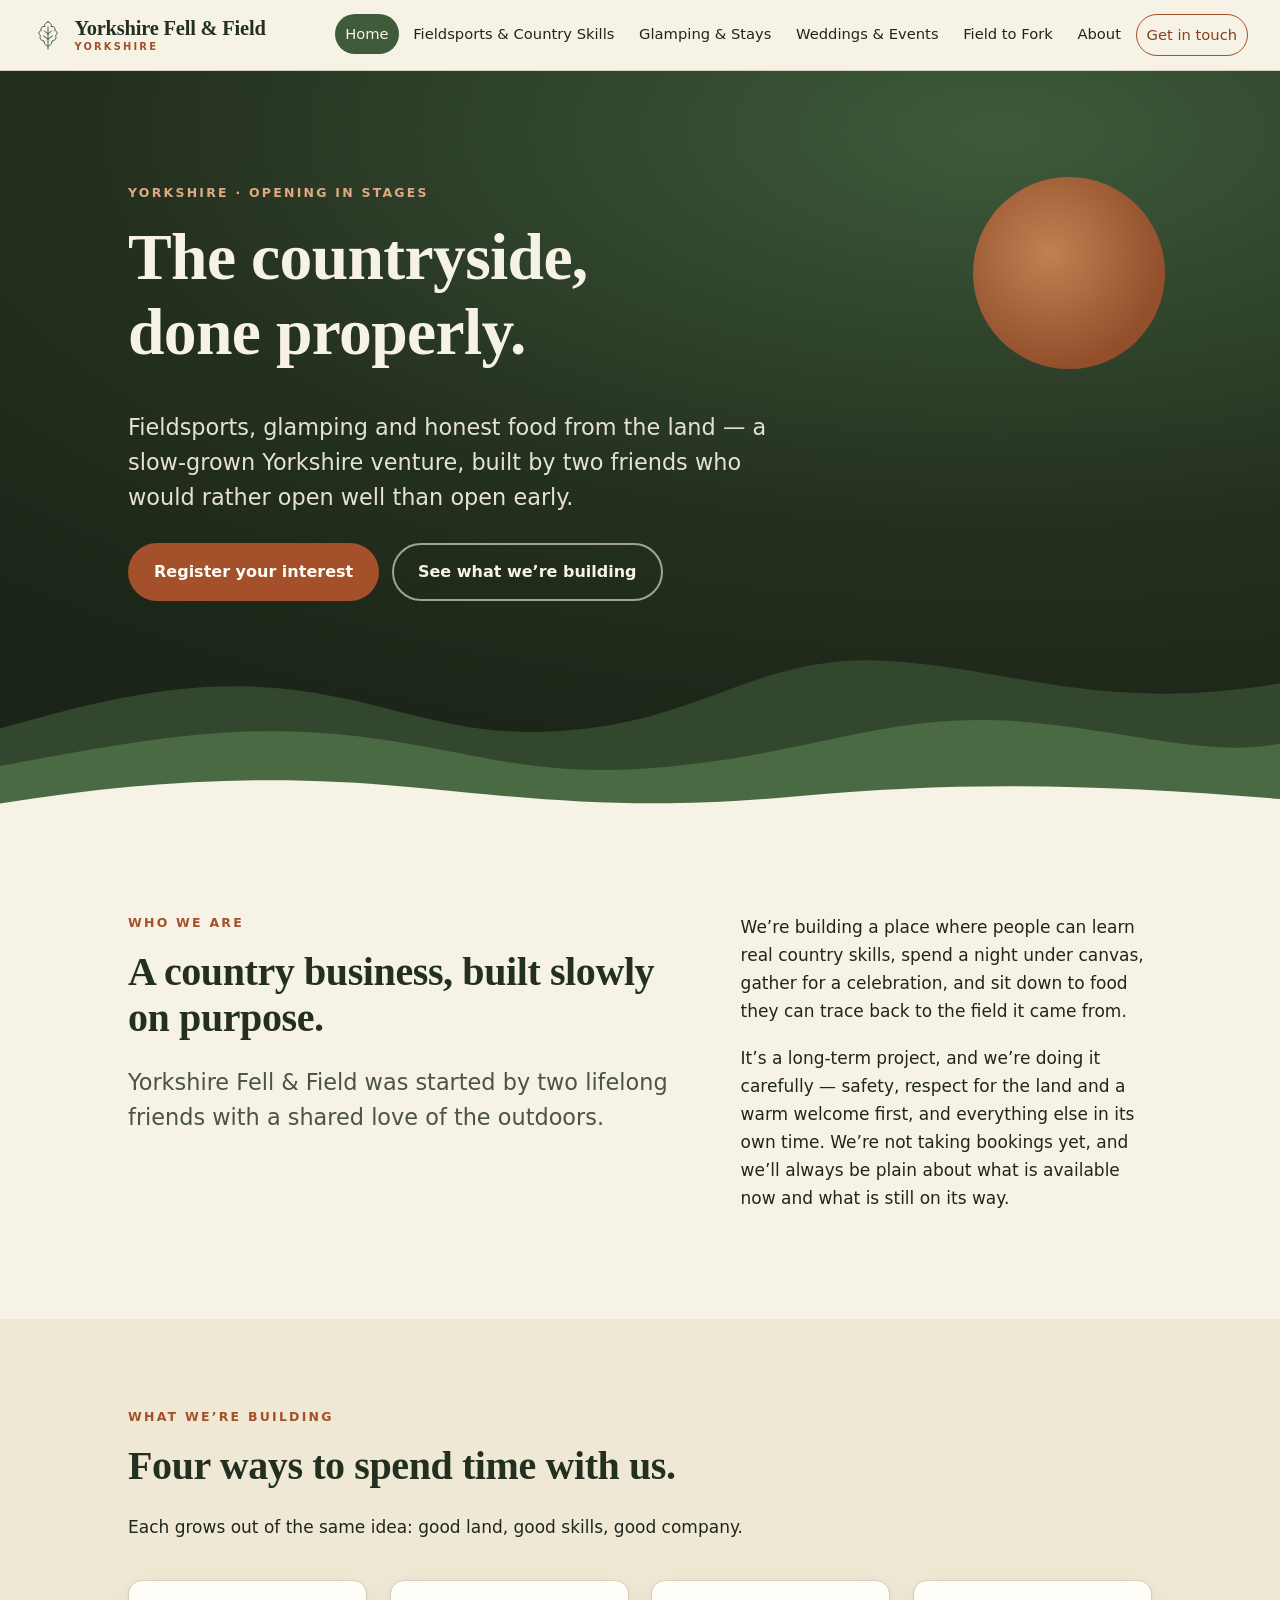
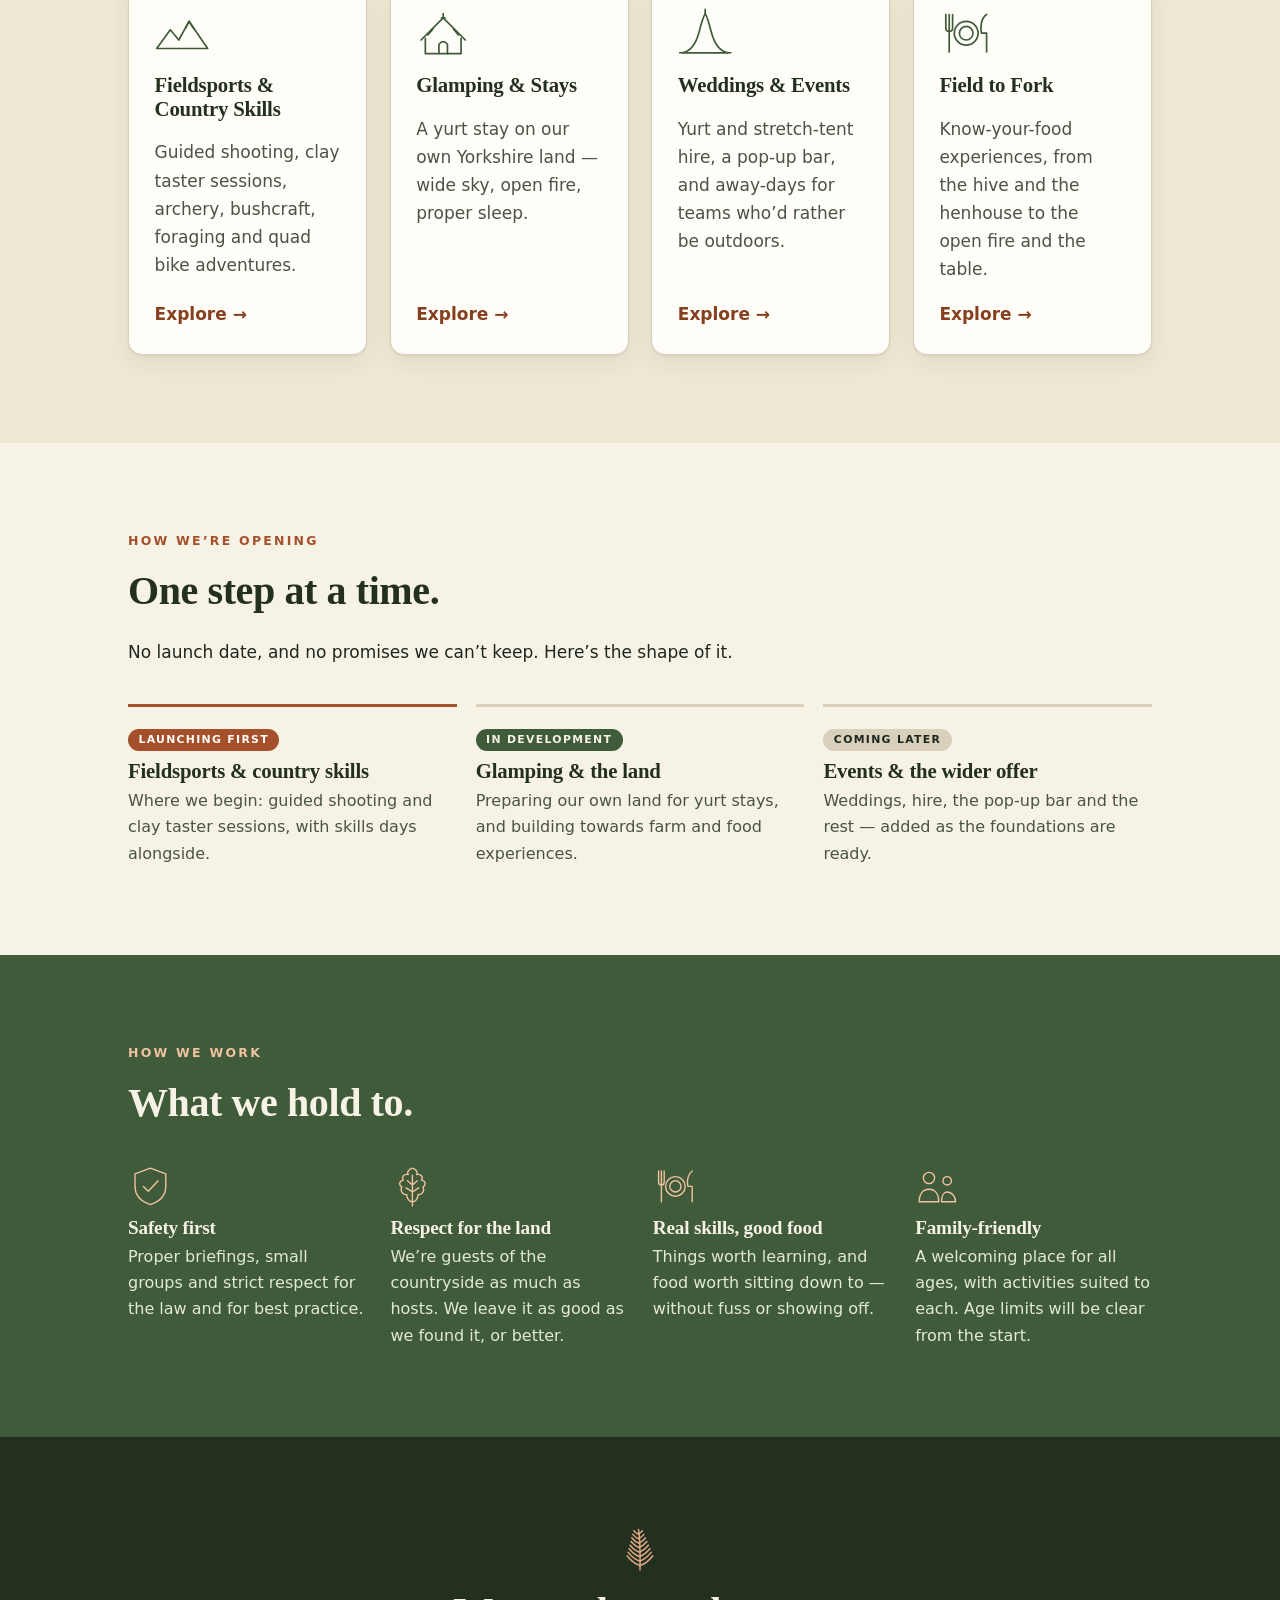
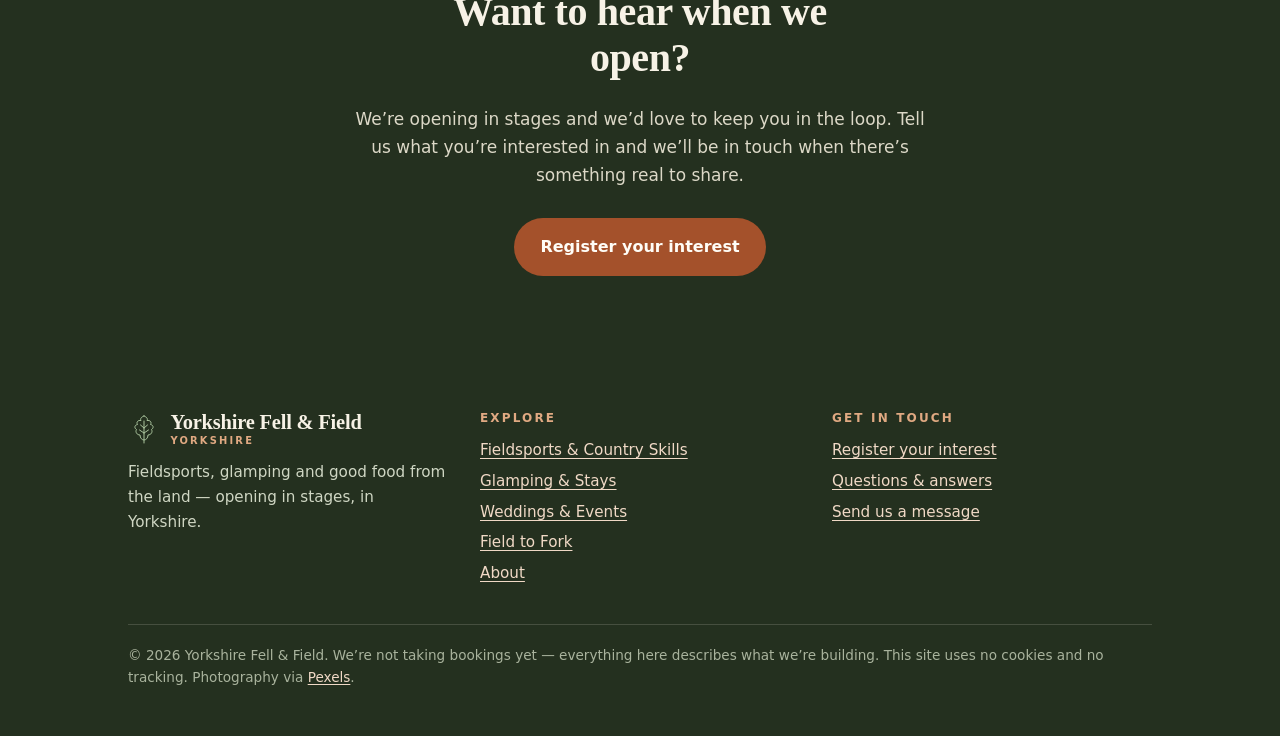
==== commit 2f8f12c7: "Refer to Yorkshire rather than North Yorkshire Co-Authored-By: Claude Sonnet 5 <noreply@anthropic.co" ====
--- a/index.html
+++ b/index.html
@@ -4,11 +4,11 @@
 <meta charset="utf-8">
 <meta name="viewport" content="width=device-width, initial-scale=1">
 <title>Yorkshire Fell & Field</title>
-<meta name="description" content="Yorkshire Fell & Field — fieldsports, glamping, weddings & events and field-to-fork food experiences in North Yorkshire. Opening in stages.">
+<meta name="description" content="Yorkshire Fell & Field — fieldsports, glamping, weddings & events and field-to-fork food experiences in Yorkshire. Opening in stages.">
 <meta name="theme-color" content="#24301f">
 <meta property="og:type" content="website">
 <meta property="og:title" content="Yorkshire Fell & Field">
-<meta property="og:description" content="Yorkshire Fell & Field — fieldsports, glamping, weddings & events and field-to-fork food experiences in North Yorkshire. Opening in stages.">
+<meta property="og:description" content="Yorkshire Fell & Field — fieldsports, glamping, weddings & events and field-to-fork food experiences in Yorkshire. Opening in stages.">
 <meta property="og:locale" content="en_GB">
 <link rel="icon" type="image/svg+xml" href="favicon.svg">
 <link rel="stylesheet" href="css/style.css">
@@ -21,7 +21,7 @@
   <div class="wrap">
     <a class="brand" href="index.html" aria-label="Yorkshire Fell & Field — home">
       <svg class="ico" viewBox="0 0 64 64" aria-hidden="true" focusable="false"><use href="#i-leaf"/></svg>
-      <span class="brand-name">Yorkshire Fell &amp; Field<small>North Yorkshire</small></span>
+      <span class="brand-name">Yorkshire Fell &amp; Field<small>Yorkshire</small></span>
     </a>
     <button class="menu-btn" type="button" aria-expanded="false" aria-controls="site-nav">Menu</button>
     <nav class="nav" id="site-nav" aria-label="Main">
@@ -34,7 +34,7 @@
 <section class="hero">
   <div class="sun" aria-hidden="true"></div>
   <div class="wrap">
-    <p class="eyebrow">North Yorkshire &middot; Opening in stages</p>
+    <p class="eyebrow">Yorkshire &middot; Opening in stages</p>
     <h1>The countryside, done properly.</h1>
     <p class="lede">Fieldsports, glamping and honest food from the land &mdash; a slow-grown Yorkshire venture, built by two friends who would rather open well than open early.</p>
     <div class="btn-row">
@@ -155,8 +155,8 @@
   <div class="wrap">
     <div class="footer-grid">
       <div>
-        <a class="brand" href="index.html"><svg class="ico" viewBox="0 0 64 64" aria-hidden="true" focusable="false"><use href="#i-leaf"/></svg><span class="brand-name">Yorkshire Fell &amp; Field<small>North Yorkshire</small></span></a>
-        <p>Fieldsports, glamping and good food from the land &mdash; opening in stages, in North Yorkshire.</p>
+        <a class="brand" href="index.html"><svg class="ico" viewBox="0 0 64 64" aria-hidden="true" focusable="false"><use href="#i-leaf"/></svg><span class="brand-name">Yorkshire Fell &amp; Field<small>Yorkshire</small></span></a>
+        <p>Fieldsports, glamping and good food from the land &mdash; opening in stages, in Yorkshire.</p>
       </div>
       <div>
         <h2>Explore</h2>
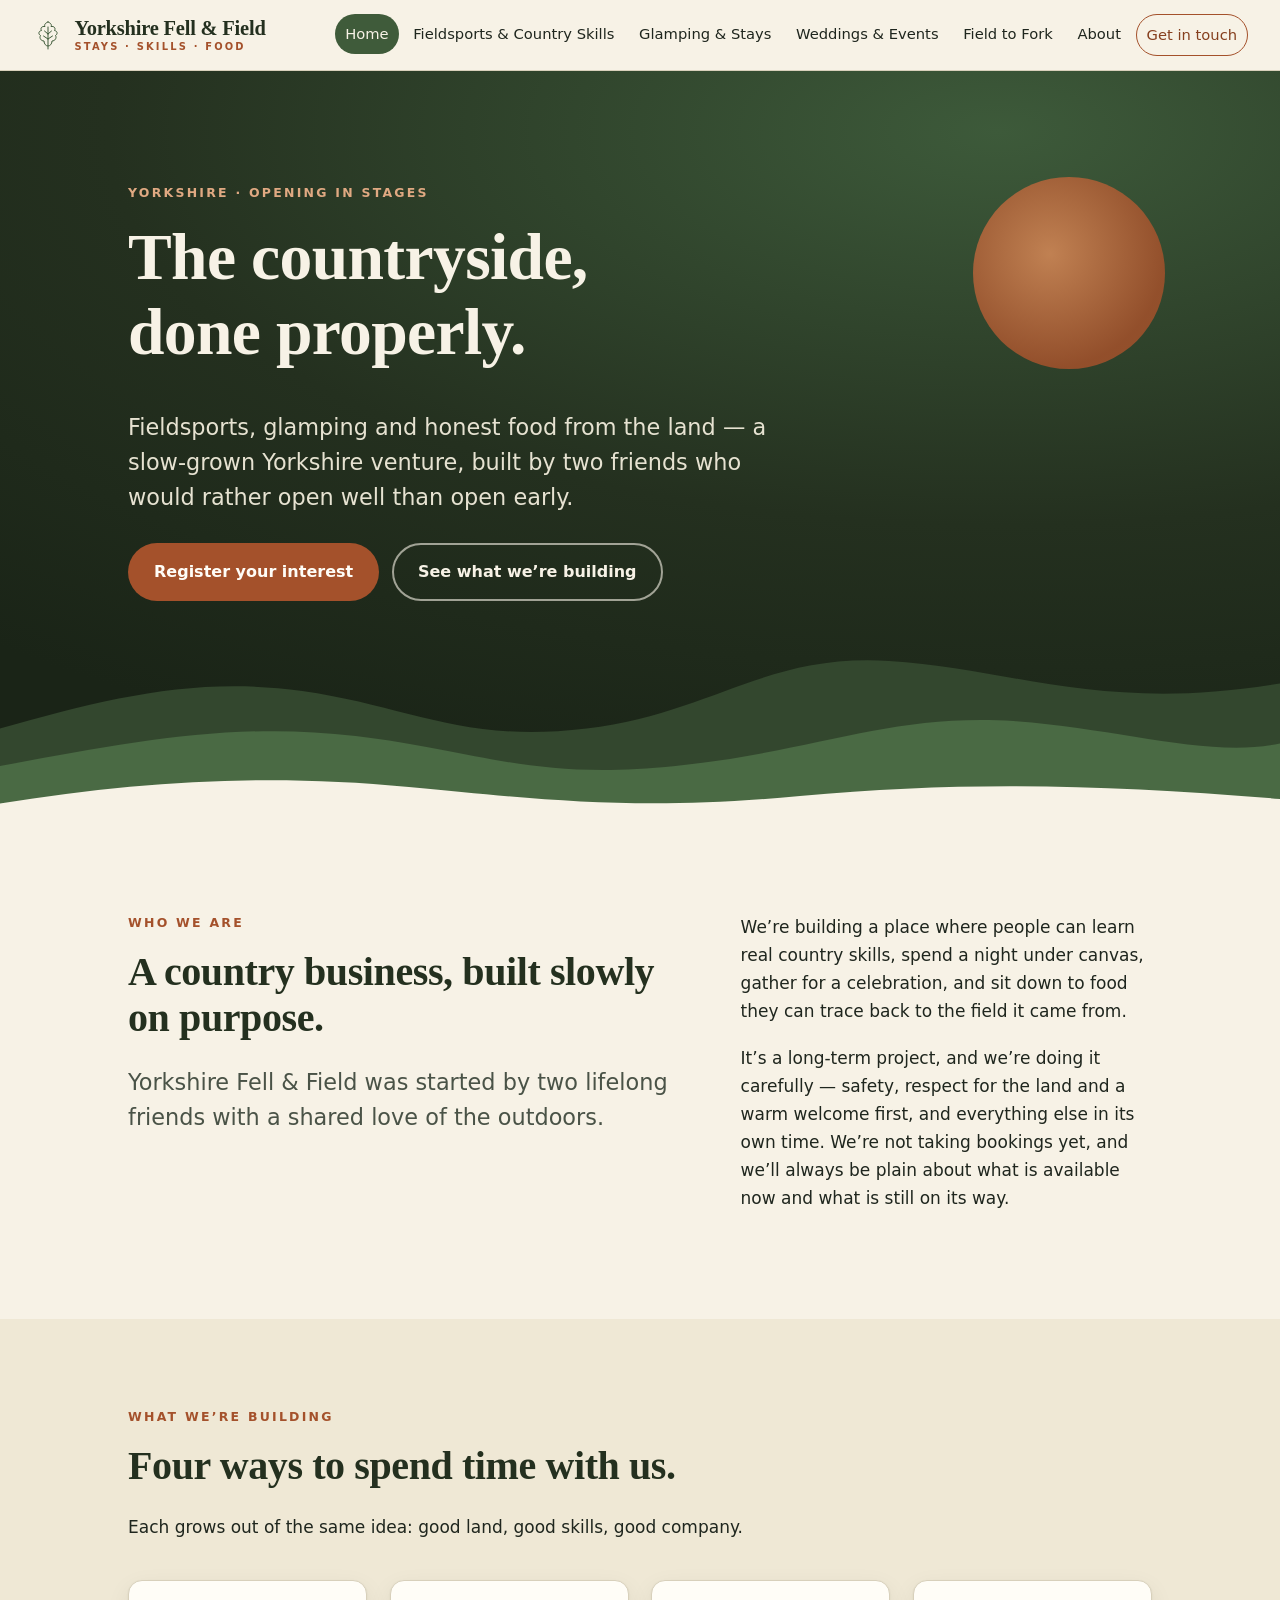
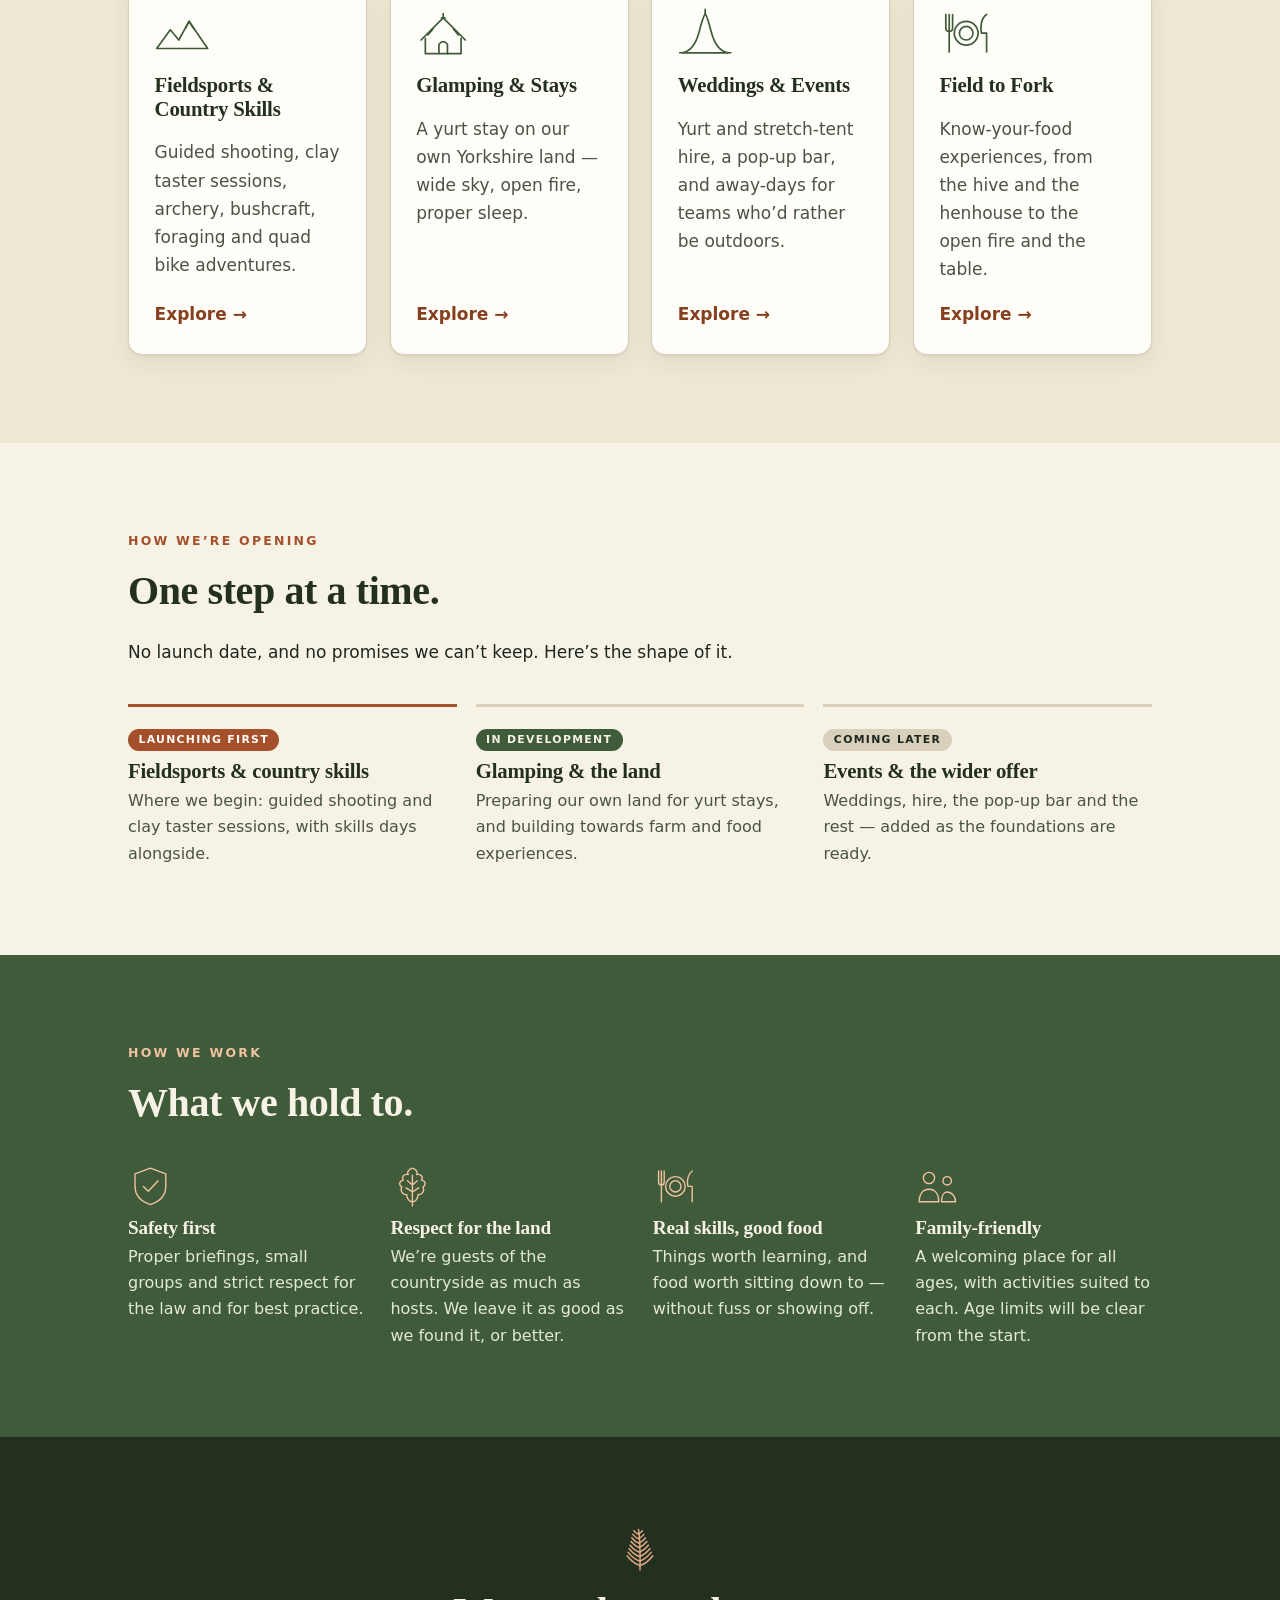
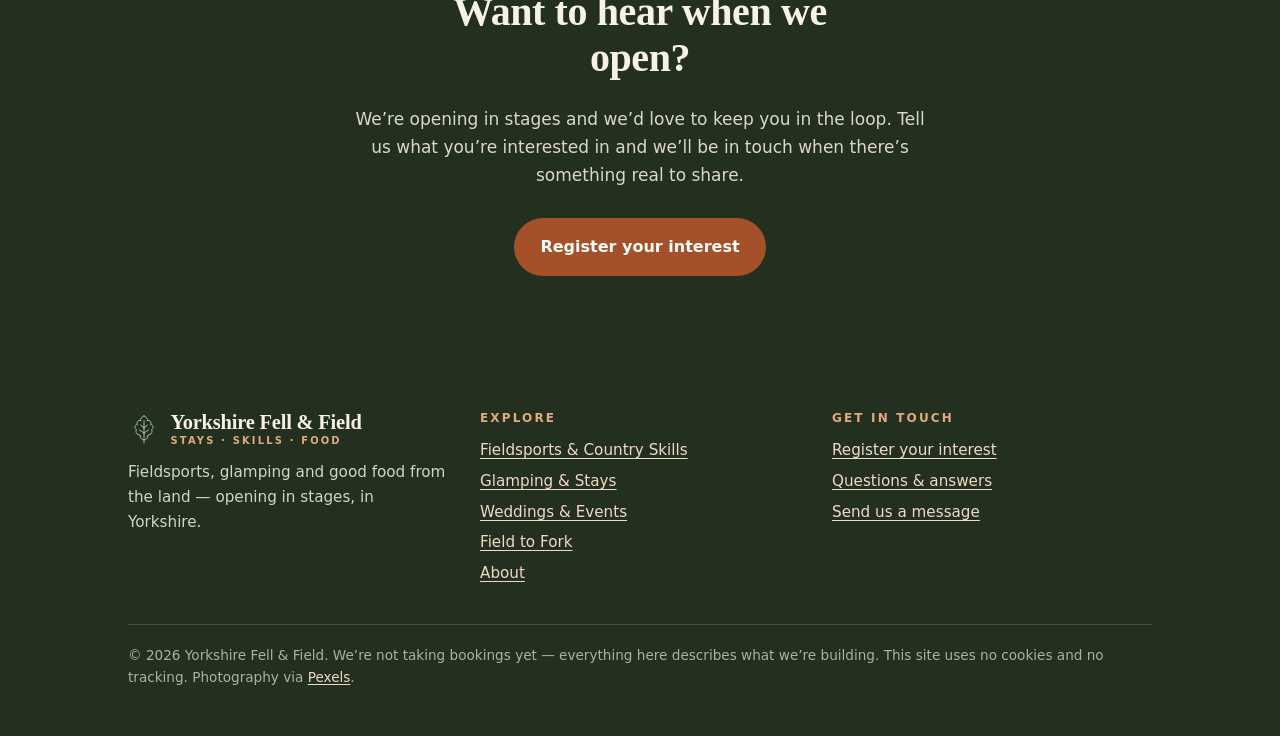
==== commit 2afbd77b: "Header tagline: Stays · Skills · Food Co-Authored-By: Claude Sonnet 5 <noreply@anthropic.com>" ====
--- a/index.html
+++ b/index.html
@@ -21,7 +21,7 @@
   <div class="wrap">
     <a class="brand" href="index.html" aria-label="Yorkshire Fell & Field — home">
       <svg class="ico" viewBox="0 0 64 64" aria-hidden="true" focusable="false"><use href="#i-leaf"/></svg>
-      <span class="brand-name">Yorkshire Fell &amp; Field<small>Yorkshire</small></span>
+      <span class="brand-name">Yorkshire Fell &amp; Field<small>Stays &middot; Skills &middot; Food</small></span>
     </a>
     <button class="menu-btn" type="button" aria-expanded="false" aria-controls="site-nav">Menu</button>
     <nav class="nav" id="site-nav" aria-label="Main">
@@ -155,7 +155,7 @@
   <div class="wrap">
     <div class="footer-grid">
       <div>
-        <a class="brand" href="index.html"><svg class="ico" viewBox="0 0 64 64" aria-hidden="true" focusable="false"><use href="#i-leaf"/></svg><span class="brand-name">Yorkshire Fell &amp; Field<small>Yorkshire</small></span></a>
+        <a class="brand" href="index.html"><svg class="ico" viewBox="0 0 64 64" aria-hidden="true" focusable="false"><use href="#i-leaf"/></svg><span class="brand-name">Yorkshire Fell &amp; Field<small>Stays &middot; Skills &middot; Food</small></span></a>
         <p>Fieldsports, glamping and good food from the land &mdash; opening in stages, in Yorkshire.</p>
       </div>
       <div>
